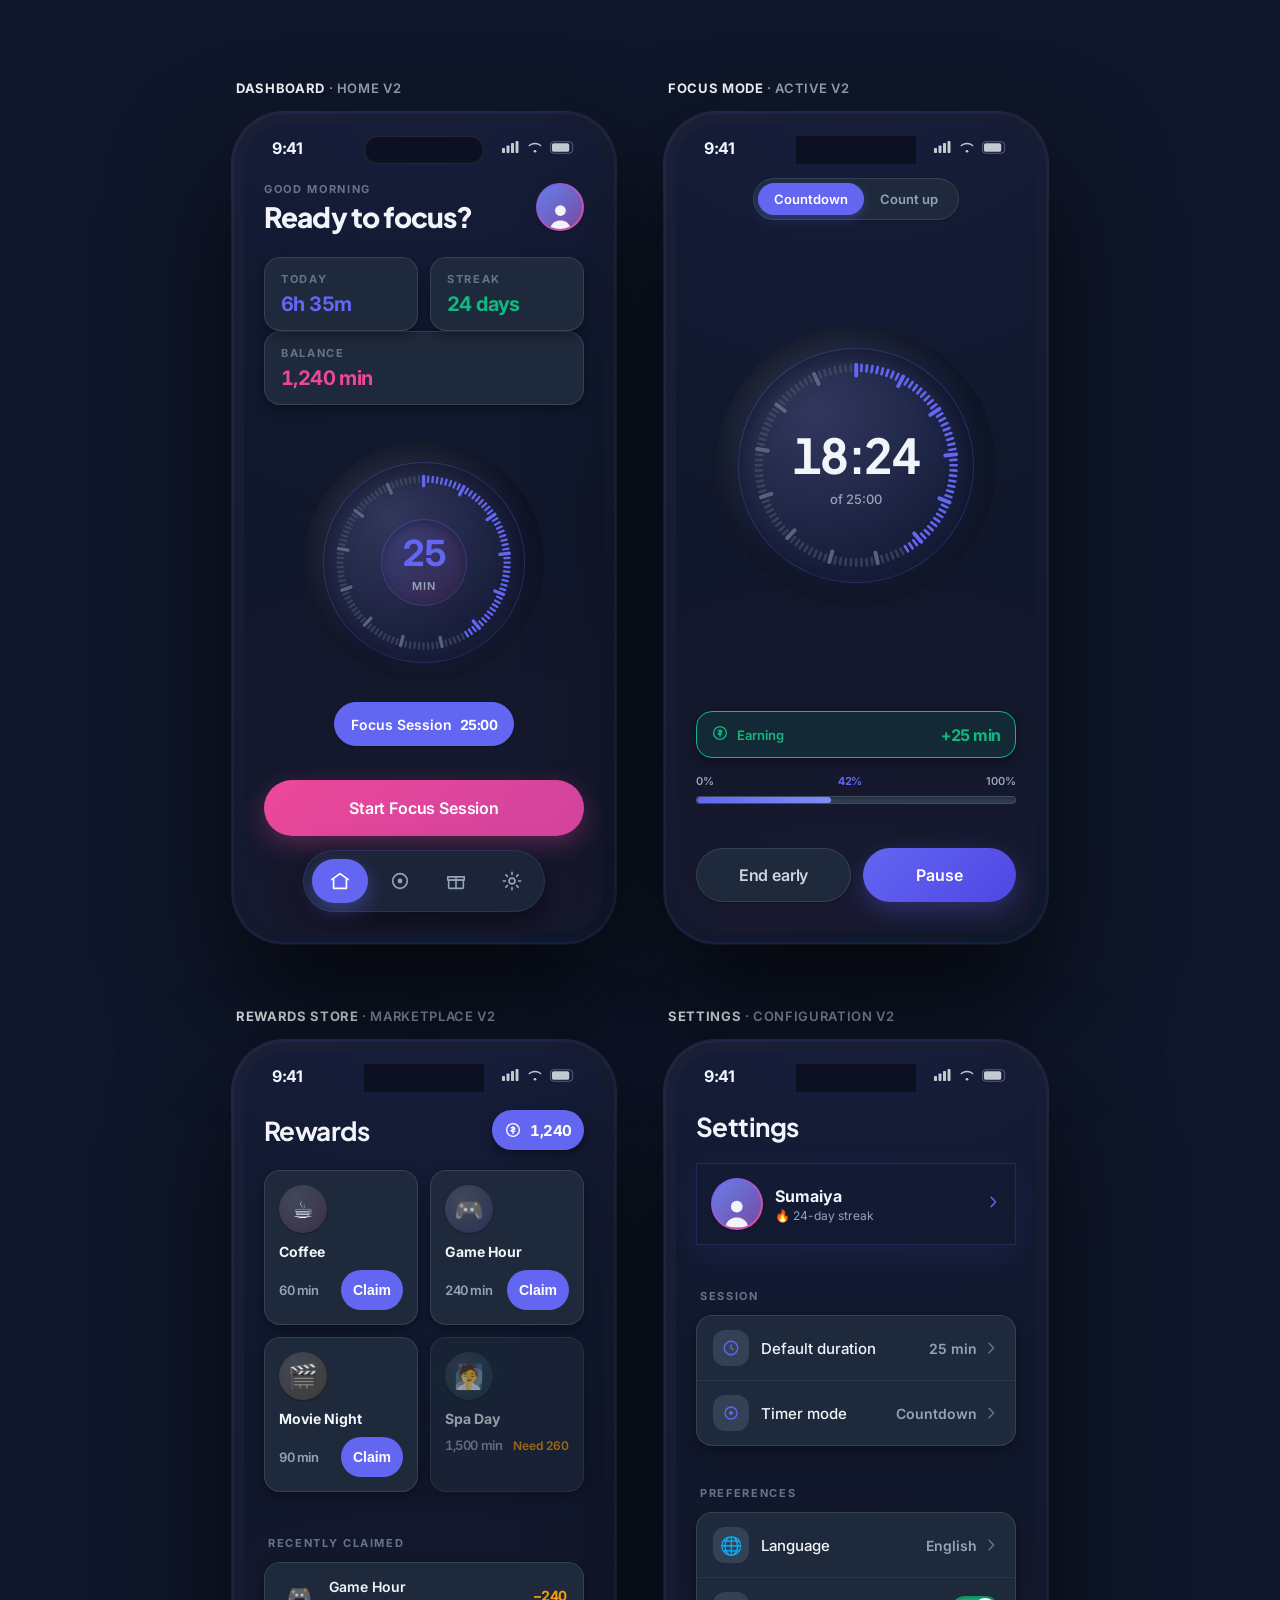
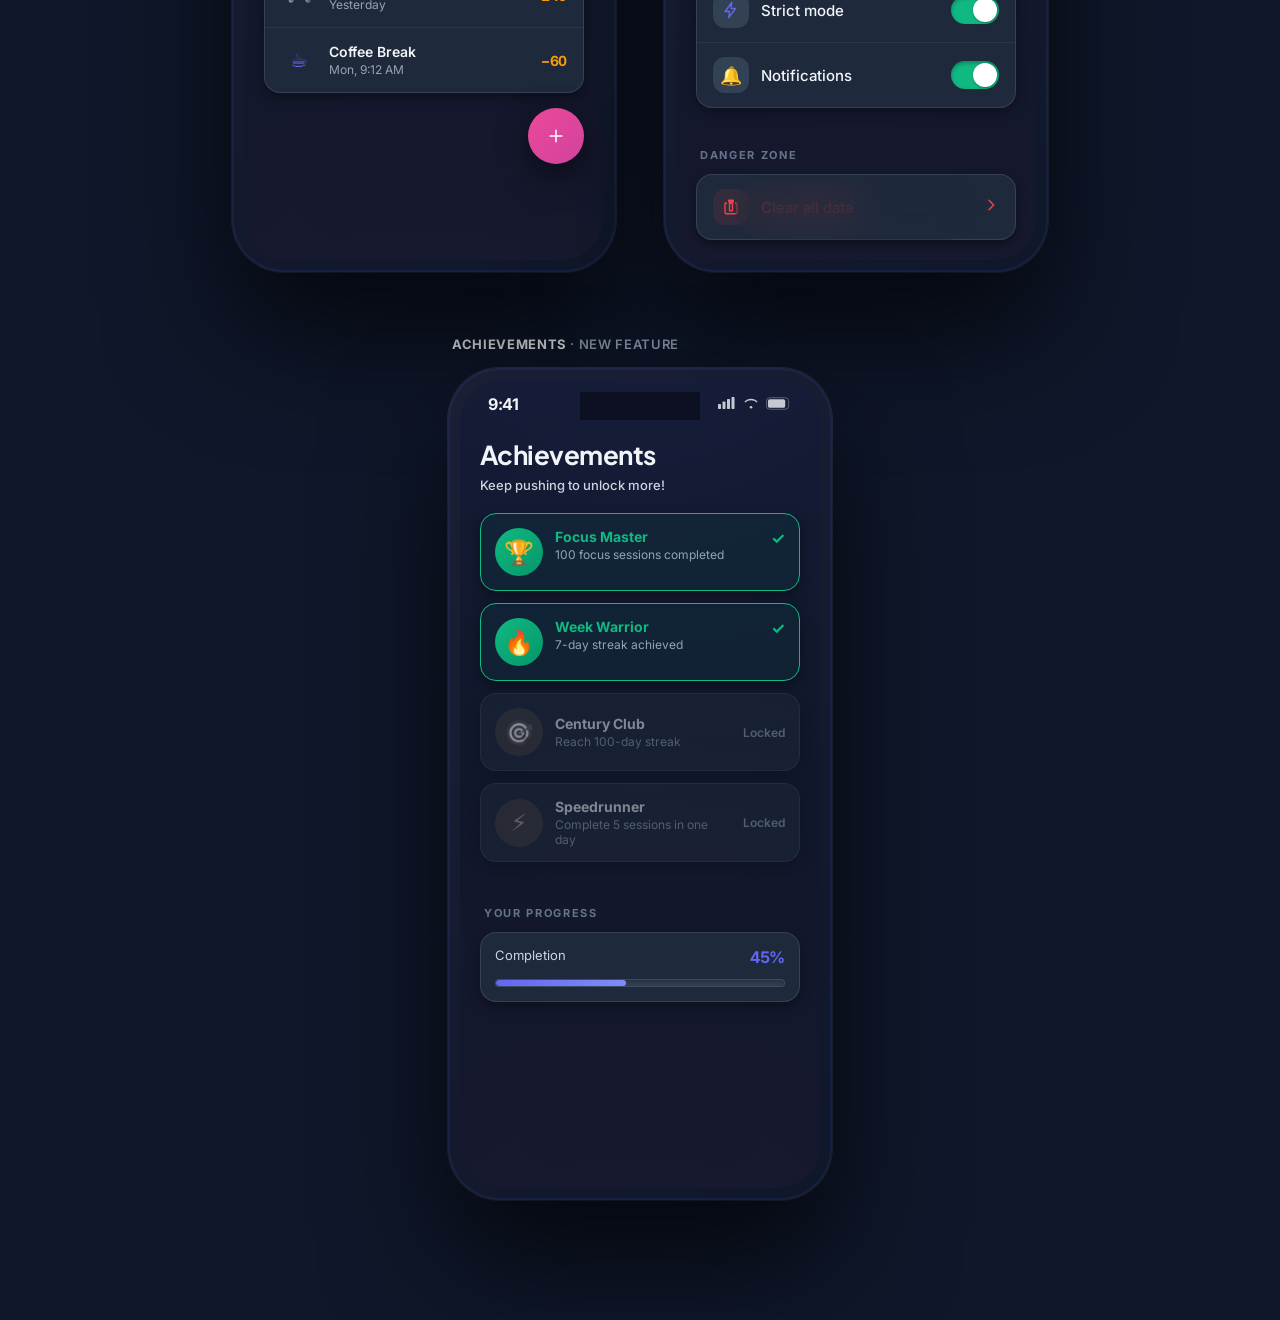
==== FocusGrove App Design.html @ 2a6fc64d "Complete redesign: modern colors, improved layout, typography, components, new screens & full UX upd" ====
<!DOCTYPE html>
<html lang="en">
<head>
<meta charset="UTF-8" />
<meta name="viewport" content="width=device-width, initial-scale=1.0" />
<title>FocusGrove — Modern App Design v2</title>
<link rel="preconnect" href="https://fonts.googleapis.com" />
<link href="https://fonts.googleapis.com/css2?family=Inter:wght@300;400;500;600;700;800&family=Plus+Jakarta+Sans:wght@600;700;800&display=swap" rel="stylesheet" />
<style>
/* ============================================================
   FocusGrove v2 — Modern Design Tokens
   ============================================================ */
:root {
  /* Modern color palette */
  --primary: #6366f1;
  --primary-dark: #4f46e5;
  --primary-light: #818cf8;
  --accent: #ec4899;
  --accent-light: #f472b6;
  --success: #10b981;
  --warning: #f59e0b;
  --danger: #ef4444;
  
  /* Backgrounds */
  --bg-base: #0f172a;
  --bg-secondary: #1e293b;
  --bg-tertiary: #334155;
  --bg-elevated: #1e293b;
  
  /* Cards & Surfaces */
  --surface: #1e293b;
  --surface-2: #334155;
  --surface-hover: #475569;
  
  /* Text */
  --text-primary: #f1f5f9;
  --text-secondary: #cbd5e1;
  --text-muted: #94a3b8;
  --text-subtle: #64748b;
  
  /* Borders & Lines */
  --border: rgba(148, 163, 184, 0.2);
  --border-light: rgba(148, 163, 184, 0.1);
  
  /* Radius */
  --r-xl: 24px;
  --r-lg: 16px;
  --r-md: 12px;
  --r-sm: 8px;
  --r-full: 9999px;
  
  /* Shadows */
  --shadow-sm: 0 1px 2px rgba(0, 0, 0, 0.3);
  --shadow-md: 0 4px 12px rgba(0, 0, 0, 0.4);
  --shadow-lg: 0 12px 32px rgba(0, 0, 0, 0.5);
  --shadow-xl: 0 20px 50px rgba(0, 0, 0, 0.6);
}

* { box-sizing: border-box; }
body {
  margin: 0;
  background: var(--bg-base);
  font-family: 'Inter', system-ui, -apple-system, sans-serif;
  -webkit-font-smoothing: antialiased;
  color: var(--text-primary);
}

/* ============================================================
   Gallery Layout
   ============================================================ */
.gallery {
  display: flex;
  flex-wrap: wrap;
  gap: 64px 48px;
  justify-content: center;
  padding: 80px 40px 120px;
}

.slot {
  display: flex;
  flex-direction: column;
  gap: 16px;
}

.slot__label {
  font-size: 13px;
  font-weight: 600;
  color: var(--text-muted);
  letter-spacing: 0.05em;
  text-transform: uppercase;
  padding-left: 4px;
}

.slot__label b {
  color: var(--text-primary);
  font-weight: 700;
}

/* ============================================================
   Phone Frame
   ============================================================ */
.phone {
  width: 384px;
  height: 832px;
  border-radius: 52px;
  position: relative;
  background: linear-gradient(135deg, #1a1f35, #0f172a);
  padding: 12px;
  box-shadow: 0 60px 120px rgba(0, 0, 0, 0.7), 
              0 0 0 1px rgba(255, 255, 255, 0.1),
              inset 0 0 0 2px rgba(99, 102, 241, 0.1);
}

.screen {
  width: 100%;
  height: 100%;
  border-radius: 42px;
  overflow: hidden;
  position: relative;
  background: var(--bg-base);
  display: flex;
  flex-direction: column;
}

.screen::before {
  content: "";
  position: absolute;
  inset: 0;
  pointer-events: none;
  background: radial-gradient(circle at 50% -20%, rgba(99, 102, 241, 0.1), transparent 60%),
              radial-gradient(circle at 50% 120%, rgba(236, 72, 153, 0.05), transparent 70%);
}

.island {
  position: absolute;
  top: 12px;
  left: 50%;
  transform: translateX(-50%);
  width: 120px;
  height: 28px;
  border-radius: 20px;
  background: rgba(0, 0, 0, 0.4);
  backdrop-filter: blur(12px);
  z-index: 30;
  border: 1px solid rgba(255, 255, 255, 0.1);
}

.statusbar {
  display: flex;
  align-items: center;
  justify-content: space-between;
  padding: 14px 28px 4px;
  position: relative;
  z-index: 5;
  font-size: 13px;
}

.statusbar .time {
  font-size: 16px;
  font-weight: 700;
  letter-spacing: -0.02em;
}

.statusbar svg {
  display: block;
  opacity: 0.8;
}

.content {
  position: relative;
  z-index: 2;
  flex: 1;
  padding: 8px 20px 0;
  display: flex;
  flex-direction: column;
  overflow-y: auto;
  overflow-x: hidden;
}

.content::-webkit-scrollbar { width: 4px; }
.content::-webkit-scrollbar-track { background: transparent; }
.content::-webkit-scrollbar-thumb { background: var(--surface-2); border-radius: 2px; }

/* ============================================================
   Primitives
   ============================================================ */
.card {
  background: var(--surface);
  border-radius: var(--r-lg);
  border: 1px solid var(--border);
  box-shadow: var(--shadow-md);
}

.card-elevated {
  background: var(--surface-elevated);
  border: 1px solid rgba(99, 102, 241, 0.2);
  box-shadow: 0 8px 32px rgba(99, 102, 241, 0.1);
}

.eyebrow {
  font-size: 11px;
  font-weight: 700;
  letter-spacing: 0.15em;
  text-transform: uppercase;
  color: var(--text-subtle);
}

.label {
  font-size: 13px;
  color: var(--text-secondary);
  font-weight: 500;
}

.h1 {
  font-size: 36px;
  font-weight: 800;
  letter-spacing: -0.03em;
  line-height: 1.1;
  font-family: 'Plus Jakarta Sans', sans-serif;
}

.h2 {
  font-size: 28px;
  font-weight: 700;
  letter-spacing: -0.02em;
  font-family: 'Plus Jakarta Sans', sans-serif;
}

.h3 {
  font-size: 20px;
  font-weight: 700;
  letter-spacing: -0.01em;
}

.num {
  font-feature-settings: "tnum" 1;
  letter-spacing: -0.03em;
  font-variant-numeric: tabular-nums;
}

/* ============================================================
   Buttons
   ============================================================ */
.btn {
  display: flex;
  align-items: center;
  justify-content: center;
  gap: 10px;
  width: 100%;
  height: 56px;
  background: linear-gradient(135deg, var(--primary) 0%, var(--primary-dark) 100%);
  color: #fff;
  border: none;
  border-radius: var(--r-full);
  font: 600 16px/1 'Inter', sans-serif;
  letter-spacing: -0.01em;
  box-shadow: 0 8px 24px rgba(99, 102, 241, 0.3);
  cursor: pointer;
  transition: all 0.2s ease;
}

.btn:hover {
  transform: translateY(-2px);
  box-shadow: 0 12px 32px rgba(99, 102, 241, 0.4);
}

.btn:active {
  transform: translateY(0);
}

.btn--ghost {
  background: var(--surface);
  color: var(--text-secondary);
  box-shadow: var(--shadow-sm);
  border: 1px solid var(--border);
}

.btn--ghost:hover {
  background: var(--surface-2);
  border-color: var(--border);
}

.btn--accent {
  background: linear-gradient(135deg, var(--accent) 0%, #d1439e 100%);
  box-shadow: 0 8px 24px rgba(236, 72, 153, 0.3);
}

.btn--accent:hover {
  box-shadow: 0 12px 32px rgba(236, 72, 153, 0.4);
}

.btn--success {
  background: linear-gradient(135deg, var(--success) 0%, #059669 100%);
  box-shadow: 0 8px 24px rgba(16, 185, 129, 0.3);
}

.btn-sm {
  height: 40px;
  font-size: 14px;
  font-weight: 600;
}

/* ============================================================
   Chips & Tags
   ============================================================ */
.chip {
  display: inline-flex;
  align-items: center;
  gap: 8px;
  height: 44px;
  padding: 0 16px;
  background: var(--surface);
  border-radius: var(--r-full);
  box-shadow: var(--shadow-sm);
  font-size: 14px;
  font-weight: 600;
  border: 1px solid var(--border);
  cursor: pointer;
  transition: all 0.2s ease;
}

.chip:hover {
  background: var(--surface-2);
  border-color: var(--primary);
}

.chip.active {
  background: var(--primary);
  color: white;
  border-color: var(--primary);
}

.chip .chev {
  color: var(--text-muted);
  display: flex;
}

/* ============================================================
   Avatar
   ============================================================ */
.avatar {
  border-radius: 50%;
  padding: 2px;
  background: linear-gradient(135deg, var(--primary), var(--accent));
  box-shadow: var(--shadow-sm);
  display: flex;
  align-items: center;
  justify-content: center;
  overflow: hidden;
}

.avatar i {
  display: flex;
  width: 100%;
  height: 100%;
  border-radius: 50%;
  align-items: flex-end;
  justify-content: center;
  overflow: hidden;
  background: linear-gradient(135deg, #667eea, #764ba2);
}

/* ============================================================
   Navigation (Bottom)
   ============================================================ */
.nav {
  position: absolute;
  left: 50%;
  transform: translateX(-50%);
  bottom: 20px;
  z-index: 40;
  display: flex;
  gap: 8px;
  padding: 8px;
  background: rgba(30, 41, 59, 0.8);
  backdrop-filter: blur(20px);
  -webkit-backdrop-filter: blur(20px);
  border-radius: var(--r-full);
  box-shadow: var(--shadow-lg);
  border: 1px solid rgba(99, 102, 241, 0.2);
}

.nav__item {
  width: 48px;
  height: 44px;
  border-radius: var(--r-full);
  display: flex;
  align-items: center;
  justify-content: center;
  color: var(--text-muted);
  transition: all 0.3s ease;
  cursor: pointer;
}

.nav__item:hover {
  color: var(--text-secondary);
}

.nav__item.active {
  background: var(--primary);
  color: white;
  box-shadow: 0 8px 20px rgba(99, 102, 241, 0.4);
  width: 56px;
}

.nav__item.active.accent {
  background: var(--accent);
  box-shadow: 0 8px 20px rgba(236, 72, 153, 0.4);
}

/* ============================================================
   Dial/Circle Progress
   ============================================================ */
.dial {
  position: relative;
  display: flex;
  align-items: center;
  justify-content: center;
}

.dial .plate {
  position: absolute;
  inset: 0;
  border-radius: 50%;
  background: radial-gradient(circle at 35% 30%, rgba(255, 255, 255, 0.1), transparent 60%);
  box-shadow: inset 0 8px 24px rgba(0, 0, 0, 0.3);
}

.dial .disc {
  position: absolute;
  width: 84%;
  height: 84%;
  border-radius: 50%;
  background: radial-gradient(circle at 35% 30%, rgba(99, 102, 241, 0.15), rgba(99, 102, 241, 0.05));
  box-shadow: inset 0 8px 24px rgba(0, 0, 0, 0.4);
  border: 1px solid rgba(99, 102, 241, 0.2);
}

.dial .ticks {
  position: absolute;
  width: 78%;
  height: 78%;
}

.dial .center {
  position: relative;
  z-index: 2;
  text-align: center;
}

.dial .center .big {
  font-weight: 700;
  color: var(--text-primary);
  font-family: 'Plus Jakarta Sans', sans-serif;
}

.dial .center .sub {
  color: var(--text-muted);
  margin-top: 6px;
  font-weight: 500;
}

/* ============================================================
   Segmented Control
   ============================================================ */
.seg {
  display: inline-flex;
  padding: 4px;
  border-radius: var(--r-full);
  background: var(--surface);
  border: 1px solid var(--border);
  box-shadow: var(--shadow-sm);
}

.seg span {
  padding: 8px 16px;
  border-radius: var(--r-full);
  font-size: 13px;
  font-weight: 600;
  color: var(--text-muted);
  transition: all 0.2s ease;
  cursor: pointer;
}

.seg span.on {
  background: var(--primary);
  color: white;
  box-shadow: 0 4px 12px rgba(99, 102, 241, 0.3);
}

/* ============================================================
   Toggle Switch
   ============================================================ */
.toggle {
  width: 48px;
  height: 28px;
  border-radius: var(--r-full);
  padding: 2px;
  display: flex;
  background: var(--surface-2);
  box-shadow: inset 0 2px 4px rgba(0, 0, 0, 0.3);
  transition: all 0.3s ease;
  cursor: pointer;
}

.toggle.on {
  background: var(--success);
  justify-content: flex-end;
}

.toggle.on b {
  background: white;
}

.toggle.off {
  justify-content: flex-start;
}

.toggle b {
  width: 24px;
  height: 24px;
  border-radius: 50%;
  background: white;
  box-shadow: var(--shadow-sm);
  transition: all 0.3s ease;
}

/* ============================================================
   Progress Bar
   ============================================================ */
.track {
  height: 8px;
  border-radius: var(--r-full);
  background: var(--surface-2);
  box-shadow: inset 0 2px 4px rgba(0, 0, 0, 0.3);
  overflow: hidden;
  border: 1px solid var(--border-light);
}

.track i {
  display: block;
  height: 100%;
  border-radius: var(--r-full);
  background: linear-gradient(90deg, var(--primary), var(--primary-light));
  box-shadow: 0 0 12px rgba(99, 102, 241, 0.4);
  transition: width 0.3s ease;
}

/* ============================================================
   Rows/List Items
   ============================================================ */
.srow {
  display: flex;
  align-items: center;
  gap: 12px;
  padding: 14px 16px;
  border-bottom: 1px solid var(--border-light);
  transition: background 0.2s ease;
}

.srow:last-child {
  border-bottom: none;
}

.srow:hover {
  background: rgba(99, 102, 241, 0.05);
}

.srow .ic {
  width: 36px;
  height: 36px;
  border-radius: var(--r-md);
  background: var(--surface-2);
  display: flex;
  align-items: center;
  justify-content: center;
  color: var(--primary);
  font-size: 18px;
}

.srow .nm {
  flex: 1;
  font-size: 15px;
  font-weight: 500;
  color: var(--text-primary);
}

.srow .val {
  display: inline-flex;
  align-items: center;
  gap: 6px;
  font-size: 14px;
  font-weight: 600;
  color: var(--text-muted);
}

.srow .val .chev {
  color: var(--text-subtle);
  display: flex;
}

.glabel {
  font-size: 11px;
  font-weight: 700;
  letter-spacing: 0.15em;
  text-transform: uppercase;
  color: var(--text-subtle);
  margin: 24px 4px 12px;
}

/* ============================================================
   Utility Classes
   ============================================================ */
.row {
  display: flex;
}

.between {
  justify-content: space-between;
}

.center-x {
  align-items: center;
}

.grow {
  flex: 1;
}

.mt-auto {
  margin-top: auto;
}

.accent {
  color: var(--accent);
}

.success {
  color: var(--success);
}

.warning {
  color: var(--warning);
}

.text-muted {
  color: var(--text-muted);
}

.gap-4 {
  gap: 16px;
}

.gap-3 {
  gap: 12px;
}

.gap-2 {
  gap: 8px;
}
</style>
</head>
<body>

<div class="gallery">

  <!-- ============================================================
       DASHBOARD  — Home Screen (Redesigned)
       ============================================================ -->
  <div class="slot">
    <div class="slot__label"><b>Dashboard</b> · Home v2</div>
    <div class="phone"><div class="screen">
      <div class="island"></div>
      <div class="statusbar"><span class="time">9:41</span><span data-statusicons></span></div>
      <div class="content">
        <!-- Header -->
        <div class="row between center-x" style="margin-top: 12px; margin-bottom: 24px;">
          <div>
            <div class="eyebrow">Good morning</div>
            <div class="h1" style="font-size: 28px; margin-top: 6px;">Ready to focus?</div>
          </div>
          <div class="avatar" style="width: 48px; height: 48px;"><i data-face></i></div>
        </div>

        <!-- Quick Stats -->
        <div class="gap-3" style="margin-bottom: 28px;">
          <div class="row gap-3">
            <div class="card grow" style="padding: 14px 16px;">
              <div class="eyebrow">Today</div>
              <div class="num" style="font-size: 20px; font-weight: 700; margin-top: 6px; color: var(--primary);">6h 35m</div>
            </div>
            <div class="card grow" style="padding: 14px 16px;">
              <div class="eyebrow">Streak</div>
              <div class="num" style="font-size: 20px; font-weight: 700; margin-top: 6px; color: var(--success);">24 days</div>
            </div>
          </div>
          <div class="card" style="padding: 14px 16px;">
            <div class="eyebrow">Balance</div>
            <div class="num accent" style="font-size: 20px; font-weight: 700; margin-top: 6px;">1,240 min</div>
          </div>
        </div>

        <!-- Main Dial -->
        <div class="grow" style="display: flex; flex-direction: column; align-items: center; justify-content: center; gap: 20px; margin-bottom: 24px;">
          <div class="dial" style="width: 240px; height: 240px;" data-dial data-fraction="0.42">
            <div class="plate"></div>
            <div class="disc"></div>
            <svg class="ticks" viewBox="0 0 100 100"></svg>
            <div class="center" style="z-index: 2; width: 36%; height: 36%; border-radius: 50%; display: flex; flex-direction: column; align-items: center; justify-content: center; background: linear-gradient(135deg, rgba(99, 102, 241, 0.2), rgba(236, 72, 153, 0.1)); border: 1px solid rgba(99, 102, 241, 0.2); box-shadow: inset 0 4px 12px rgba(0, 0, 0, 0.3);">
              <span class="num" style="font-size: 36px; font-weight: 700; color: var(--primary);">25</span>
              <span style="font-size: 11px; letter-spacing: 0.12em; text-transform: uppercase; color: var(--text-muted); margin-top: 4px; font-weight: 600;">min</span>
            </div>
          </div>
          <div class="chip active" style="background: var(--primary); color: white; border-color: var(--primary);">
            <span>Focus Session</span>
            <b class="num" style="font-weight: 700;">25:00</b>
          </div>
        </div>

        <!-- Start Button -->
        <div style="padding-bottom: 96px;">
          <button class="btn btn--accent">Start Focus Session</button>
        </div>
      </div>
      <!-- Navigation -->
      <nav class="nav">
        <div class="nav__item active" data-ic="home"></div>
        <div class="nav__item" data-ic="focus"></div>
        <div class="nav__item" data-ic="gift"></div>
        <div class="nav__item" data-ic="cog"></div>
      </nav>
    </div></div>
  </div>

  <!-- ============================================================
       FOCUS MODE  — Active Session (Redesigned)
       ============================================================ -->
  <div class="slot">
    <div class="slot__label"><b>Focus Mode</b> · Active v2</div>
    <div class="phone"><div class="screen">
      <div class="island"></div>
      <div class="statusbar"><span class="time">9:41</span><span data-statusicons></span></div>
      <div class="content" style="padding: 16px 20px 30px;">
        
        <!-- Timer Mode Toggle -->
        <div class="row" style="justify-content: center; margin-bottom: 24px; gap: 8px;">
          <div class="seg">
            <span class="on">Countdown</span>
            <span>Count up</span>
          </div>
        </div>

        <!-- Large Timer Display -->
        <div class="grow" style="display: flex; align-items: center; justify-content: center; margin-bottom: 24px;">
          <div class="dial" style="width: 280px; height: 280px;" data-dial data-fraction="0.42">
            <div class="plate"></div>
            <div class="disc"></div>
            <svg class="ticks" viewBox="0 0 100 100"></svg>
            <div class="center">
              <div class="big num" style="font-size: 48px;">18:24</div>
              <div class="sub" style="font-size: 13px;">of 25:00</div>
            </div>
          </div>
        </div>

        <!-- Earning Info -->
        <div class="card" style="padding: 12px 14px; display: flex; align-items: center; justify-content: space-between; margin-bottom: 16px; background: rgba(16, 185, 129, 0.1); border-color: var(--success);">
          <span style="display: flex; align-items: center; gap: 8px; font-size: 13px; color: var(--success); font-weight: 600;">
            <span data-ic-inline="coin" style="color: var(--success);"></span>Earning
          </span>
          <span class="num" style="color: var(--success); font-weight: 700; font-size: 16px;">+25 min</span>
        </div>

        <!-- Progress Track -->
        <div style="margin-bottom: 20px;">
          <div class="row between" style="font-size: 11px; color: var(--text-muted); margin-bottom: 8px; font-weight: 600;">
            <span>0%</span>
            <span class="num" style="color: var(--primary); font-weight: 700;">42%</span>
            <span>100%</span>
          </div>
          <div class="track"><i style="width: 42%;"></i></div>
        </div>

        <!-- Control Buttons -->
        <div class="row gap-3" style="margin-top: 24px;">
          <button class="btn btn--ghost grow" style="height: 54px;">End early</button>
          <button class="btn grow" style="height: 54px;">Pause</button>
        </div>
      </div>
    </div></div>
  </div>

  <!-- ============================================================
       REWARDS STORE  — Marketplace (Redesigned)
       ============================================================ -->
  <div class="slot">
    <div class="slot__label"><b>Rewards Store</b> · Marketplace v2</div>
    <div class="phone"><div class="screen">
      <div class="island"></div>
      <div class="statusbar"><span class="time">9:41</span><span data-statusicons></span></div>
      <div class="content">
        
        <!-- Header -->
        <div class="row between center-x" style="margin-top: 12px; margin-bottom: 20px;">
          <div class="h2" style="font-size: 26px;">Rewards</div>
          <div style="display: inline-flex; align-items: center; gap: 8px; height: 40px; padding: 0 12px; border-radius: var(--r-full); background: var(--primary); color: white; box-shadow: var(--shadow-md);">
            <span style="display: flex;" data-ic-inline="coin"></span>
            <span class="num" style="font-weight: 700; font-size: 15px;">1,240</span>
          </div>
        </div>

        <!-- Reward Cards Grid -->
        <div style="display: grid; grid-template-columns: 1fr 1fr; gap: 12px; margin-bottom: 20px;">
          
          <!-- Coffee Break -->
          <div class="card" style="padding: 14px; display: flex; flex-direction: column; align-items: flex-start; gap: 10px;">
            <div class="rico" style="--tint: rgba(236, 72, 153, 0.15);">☕</div>
            <div style="font-size: 14px; font-weight: 700;">Coffee</div>
            <div class="row between" style="width: 100%; align-items: center;">
              <span class="num text-muted" style="font-size: 13px; font-weight: 600;">60 min</span>
              <button class="btn-sm" style="padding: 0 12px; background: var(--primary); color: white; border: none; border-radius: var(--r-full);">Claim</button>
            </div>
          </div>

          <!-- Game Hour -->
          <div class="card" style="padding: 14px; display: flex; flex-direction: column; align-items: flex-start; gap: 10px;">
            <div class="rico" style="--tint: rgba(99, 102, 241, 0.15);">🎮</div>
            <div style="font-size: 14px; font-weight: 700;">Game Hour</div>
            <div class="row between" style="width: 100%; align-items: center;">
              <span class="num text-muted" style="font-size: 13px; font-weight: 600;">240 min</span>
              <button class="btn-sm" style="padding: 0 12px; background: var(--primary); color: white; border: none; border-radius: var(--r-full);">Claim</button>
            </div>
          </div>

          <!-- Movie Night -->
          <div class="card" style="padding: 14px; display: flex; flex-direction: column; align-items: flex-start; gap: 10px;">
            <div class="rico" style="--tint: rgba(245, 158, 11, 0.15);">🎬</div>
            <div style="font-size: 14px; font-weight: 700;">Movie Night</div>
            <div class="row between" style="width: 100%; align-items: center;">
              <span class="num text-muted" style="font-size: 13px; font-weight: 600;">90 min</span>
              <button class="btn-sm" style="padding: 0 12px; background: var(--primary); color: white; border: none; border-radius: var(--r-full);">Claim</button>
            </div>
          </div>

          <!-- Spa Day (Locked) -->
          <div class="card" style="padding: 14px; display: flex; flex-direction: column; align-items: flex-start; gap: 10px; opacity: 0.6;">
            <div class="rico" style="--tint: rgba(16, 185, 129, 0.15);">🧖</div>
            <div style="font-size: 14px; font-weight: 700;">Spa Day</div>
            <div class="row between" style="width: 100%; align-items: center;">
              <span class="num text-muted" style="font-size: 13px; font-weight: 600;">1,500 min</span>
              <span style="font-size: 12px; font-weight: 600; color: var(--warning);">Need 260</span>
            </div>
          </div>
        </div>

        <!-- History Section -->
        <div>
          <div class="glabel">Recently Claimed</div>
          <div class="card" style="padding: 0; overflow: hidden;">
            <div class="srow">
              <div class="ic" style="border-radius: 50%; background: transparent; font-size: 20px;">🎮</div>
              <div class="grow">
                <div style="font-size: 14px; font-weight: 600; color: var(--text-primary);">Game Hour</div>
                <div style="font-size: 12px; color: var(--text-muted); margin-top: 2px;">Yesterday</div>
              </div>
              <span class="num" style="font-size: 14px; font-weight: 700; color: var(--warning);">−240</span>
            </div>
            <div class="srow">
              <div class="ic" style="border-radius: 50%; background: transparent; font-size: 20px;">☕</div>
              <div class="grow">
                <div style="font-size: 14px; font-weight: 600; color: var(--text-primary);">Coffee Break</div>
                <div style="font-size: 12px; color: var(--text-muted); margin-top: 2px;">Mon, 9:12 AM</div>
              </div>
              <span class="num" style="font-size: 14px; font-weight: 700; color: var(--warning);">−60</span>
            </div>
          </div>
        </div>
        <div class="mt-auto"></div>
      </div>

      <!-- Floating Action Button -->
      <div style="position: absolute; right: 20px; bottom: 96px; width: 56px; height: 56px; border-radius: 50%; z-index: 39; background: linear-gradient(135deg, var(--accent), #d1439e); color: white; display: flex; align-items: center; justify-content: center; box-shadow: var(--shadow-lg); cursor: pointer; transition: all 0.2s ease;" data-ic-inline="plus" style=""></div>

      <nav class="nav">
        <div class="nav__item" data-ic="home"></div>
        <div class="nav__item" data-ic="focus"></div>
        <div class="nav__item active accent" data-ic="gift"></div>
        <div class="nav__item" data-ic="cog"></div>
      </nav>
    </div></div>
  </div>

  <!-- ============================================================
       SETTINGS  — Configuration (Redesigned)
       ============================================================ -->
  <div class="slot">
    <div class="slot__label"><b>Settings</b> · Configuration v2</div>
    <div class="phone"><div class="screen">
      <div class="island"></div>
      <div class="statusbar"><span class="time">9:41</span><span data-statusicons></span></div>
      <div class="content">
        
        <div class="h2" style="font-size: 26px; margin-top: 12px; margin-bottom: 20px;">Settings</div>

        <!-- Profile Card -->
        <div class="card-elevated" style="margin-bottom: 20px; padding: 14px; display: flex; align-items: center; gap: 12px;">
          <div class="avatar" style="width: 52px; height: 52px;"><i data-face></i></div>
          <div class="grow">
            <div style="font-size: 16px; font-weight: 700;">Sumaiya</div>
            <div style="font-size: 12px; color: var(--text-muted); margin-top: 2px;">🔥 24-day streak</div>
          </div>
          <span class="chev" data-chev style="color: var(--primary);"></span>
        </div>

        <!-- Session Settings -->
        <div class="glabel">Session</div>
        <div class="card" style="padding: 0; margin-bottom: 16px; overflow: hidden;">
          <div class="srow">
            <div class="ic" data-ic-inline="clock"></div>
            <div class="nm">Default duration</div>
            <span class="val">25 min <span class="chev" data-chev></span></span>
          </div>
          <div class="srow">
            <div class="ic" data-ic-inline="focus"></div>
            <div class="nm">Timer mode</div>
            <span class="val">Countdown <span class="chev" data-chev></span></span>
          </div>
        </div>

        <!-- Preferences -->
        <div class="glabel">Preferences</div>
        <div class="card" style="padding: 0; margin-bottom: 16px; overflow: hidden;">
          <div class="srow">
            <div class="ic" style="font-size: 18px;">🌐</div>
            <div class="nm">Language</div>
            <span class="val">English <span class="chev" data-chev></span></span>
          </div>
          <div class="srow">
            <div class="ic" data-ic-inline="bolt"></div>
            <div class="nm">Strict mode</div>
            <div class="toggle on"><b></b></div>
          </div>
          <div class="srow">
            <div class="ic" style="font-size: 18px;">🔔</div>
            <div class="nm">Notifications</div>
            <div class="toggle on"><b></b></div>
          </div>
        </div>

        <!-- Danger Zone -->
        <div class="glabel">Danger Zone</div>
        <div class="card" style="padding: 0; overflow: hidden;">
          <div class="srow" style="cursor: pointer; transition: all 0.2s ease;">
            <div class="ic" style="background: rgba(239, 68, 68, 0.1); color: var(--danger);" data-ic-inline="trash"></div>
            <div class="nm" style="color: var(--danger);">Clear all data</div>
            <span class="chev" data-chev style="color: var(--danger);"></span>
          </div>
        </div>

        <div class="mt-auto"></div>
      </div>

      <nav class="nav">
        <div class="nav__item" data-ic="home"></div>
        <div class="nav__item" data-ic="focus"></div>
        <div class="nav__item" data-ic="gift"></div>
        <div class="nav__item active" data-ic="cog"></div>
      </nav>
    </div></div>
  </div>

  <!-- ============================================================
       NEW: ACHIEVEMENTS  — Progress & Badges (New Screen)
       ============================================================ -->
  <div class="slot">
    <div class="slot__label"><b>Achievements</b> · New Feature</div>
    <div class="phone"><div class="screen">
      <div class="island"></div>
      <div class="statusbar"><span class="time">9:41</span><span data-statusicons></span></div>
      <div class="content">
        
        <div class="h2" style="font-size: 26px; margin-top: 12px; margin-bottom: 6px;">Achievements</div>
        <div class="label" style="margin-bottom: 20px;">Keep pushing to unlock more!</div>

        <!-- Achievement Cards -->
        <div style="display: flex; flex-direction: column; gap: 12px; margin-bottom: 20px;">
          
          <!-- Unlocked: Focus Master -->
          <div class="card" style="padding: 14px; border: 1px solid var(--success); background: rgba(16, 185, 129, 0.05);">
            <div style="display: flex; gap: 12px;">
              <div style="width: 48px; height: 48px; border-radius: 50%; background: linear-gradient(135deg, var(--success), #059669); display: flex; align-items: center; justify-content: center; color: white; font-size: 24px;">🏆</div>
              <div class="grow">
                <div style="font-size: 14px; font-weight: 700; color: var(--success);">Focus Master</div>
                <div style="font-size: 12px; color: var(--text-muted); margin-top: 2px;">100 focus sessions completed</div>
              </div>
              <div style="color: var(--success); font-weight: 700;">✓</div>
            </div>
          </div>

          <!-- Unlocked: Week Warrior -->
          <div class="card" style="padding: 14px; border: 1px solid var(--success); background: rgba(16, 185, 129, 0.05);">
            <div style="display: flex; gap: 12px;">
              <div style="width: 48px; height: 48px; border-radius: 50%; background: linear-gradient(135deg, var(--success), #059669); display: flex; align-items: center; justify-content: center; color: white; font-size: 24px;">🔥</div>
              <div class="grow">
                <div style="font-size: 14px; font-weight: 700; color: var(--success);">Week Warrior</div>
                <div style="font-size: 12px; color: var(--text-muted); margin-top: 2px;">7-day streak achieved</div>
              </div>
              <div style="color: var(--success); font-weight: 700;">✓</div>
            </div>
          </div>

          <!-- Locked: Century Club -->
          <div class="card" style="padding: 14px; opacity: 0.5;">
            <div style="display: flex; gap: 12px; align-items: center;">
              <div style="width: 48px; height: 48px; border-radius: 50%; background: var(--surface-2); display: flex; align-items: center; justify-content: center; color: var(--text-muted); font-size: 24px; filter: grayscale(1);">🎯</div>
              <div class="grow">
                <div style="font-size: 14px; font-weight: 700;">Century Club</div>
                <div style="font-size: 12px; color: var(--text-muted); margin-top: 2px;">Reach 100-day streak</div>
              </div>
              <div style="font-size: 12px; color: var(--text-muted); font-weight: 600;">Locked</div>
            </div>
          </div>

          <!-- Locked: Speedrunner -->
          <div class="card" style="padding: 14px; opacity: 0.5;">
            <div style="display: flex; gap: 12px; align-items: center;">
              <div style="width: 48px; height: 48px; border-radius: 50%; background: var(--surface-2); display: flex; align-items: center; justify-content: center; color: var(--text-muted); font-size: 24px; filter: grayscale(1);">⚡</div>
              <div class="grow">
                <div style="font-size: 14px; font-weight: 700;">Speedrunner</div>
                <div style="font-size: 12px; color: var(--text-muted); margin-top: 2px;">Complete 5 sessions in one day</div>
              </div>
              <div style="font-size: 12px; color: var(--text-muted); font-weight: 600;">Locked</div>
            </div>
          </div>
        </div>

        <!-- Stats -->
        <div class="glabel">Your Progress</div>
        <div class="card" style="padding: 14px;">
          <div class="row between" style="margin-bottom: 12px;">
            <span style="font-size: 13px; color: var(--text-secondary);">Completion</span>
            <span class="num" style="font-weight: 700; color: var(--primary);">45%</span>
          </div>
          <div class="track"><i style="width: 45%;"></i></div>
        </div>

        <div class="mt-auto"></div>
      </div>

      <nav class="nav">
        <div class="nav__item" data-ic="home"></div>
        <div class="nav__item" data-ic="focus"></div>
        <div class="nav__item" data-ic="gift"></div>
        <div class="nav__item" data-ic="cog"></div>
      </nav>
    </div></div>
  </div>

</div>

<style>
/* Reward icon styling */
.rico {
  width: 48px;
  height: 48px;
  border-radius: 50%;
  display: flex;
  align-items: center;
  justify-content: center;
  font-size: 24px;
  background: radial-gradient(circle at 35% 30%, rgba(255, 255, 255, 0.15), var(--tint));
  box-shadow: var(--shadow-sm);
}
</style>

<script>
(function() {
  // Draw tick rings on dials
  document.querySelectorAll('[data-dial]').forEach(function(d) {
    var svg = d.querySelector('.ticks');
    if (!svg) return;
    
    var frac = parseFloat(d.getAttribute('data-fraction') || '0');
    var N = 116;
    var on = Math.round(frac * N);
    var cx = 50, cy = 50, rOut = 46;
    var out = '';
    
    for (var i = 0; i < N; i++) {
      var a = (-90 + (i / N) * 360) * Math.PI / 180;
      var maj = (i % Math.floor(N / 12)) === 0;
      var len = maj ? 5 : 2.8;
      var r1 = rOut - len;
      var x1 = cx + r1 * Math.cos(a);
      var y1 = cy + r1 * Math.sin(a);
      var x2 = cx + rOut * Math.cos(a);
      var y2 = cy + rOut * Math.sin(a);
      var active = i < on;
      var col = active ? '#6366f1' : (maj ? '#64748b' : '#475569');
      var w = maj ? 1.8 : 1.2;
      var op = active ? 1 : (maj ? 0.8 : 0.6);
      
      out += '<line x1="' + x1.toFixed(2) + '" y1="' + y1.toFixed(2) + '" x2="' + x2.toFixed(2) + '" y2="' + y2.toFixed(2) + '" stroke="' + col + '" stroke-width="' + w + '" stroke-linecap="round" opacity="' + op + '"/>';
    }
    svg.innerHTML = out;
  });

  // Icon definitions
  var I = {
    home: '<path d="M3 10.5 12 4l9 6.5"/><path d="M5 9.5V20h14V9.5"/>',
    focus: '<circle cx="12" cy="12" r="8"/><circle cx="12" cy="12" r="2.6" fill="currentColor" stroke="none"/>',
    gift: '<path d="M4 11h16v8a1 1 0 0 1-1 1H5a1 1 0 0 1-1-1z"/><path d="M3 7.5h18V11H3zM12 7.5V20"/>',
    cog: '<circle cx="12" cy="12" r="3.2"/><path d="M12 2.5v2.4M12 19.1v2.4M21.5 12h-2.4M4.9 12H2.5M18.7 5.3l-1.7 1.7M7 17l-1.7 1.7M18.7 18.7 17 17M7 7 5.3 5.3"/>',
    clock: '<circle cx="12" cy="12" r="9"/><path d="M12 7.5V12l3 2"/>',
    coin: '<circle cx="12" cy="12" r="8.5"/><path d="M12 7.5v9M9.6 9.2c.7-.8 4.8-1.1 4.8 1s-4.4 1.4-4.8 2.5 4 1.6 4.8.8"/>',
    bolt: '<path d="M13 2 4 14h6l-1 8 9-12h-6z"/>',
    plus: '<path d="M12 5v14M5 12h14"/>',
    trash: '<path d="M9 3h6v2H9V3zm1 4h4v10H10V7zm-4 0H4v12a2 2 0 0 0 2 2h12a2 2 0 0 0 2-2V7h-2"/>'
  };

  function svg(name, size) {
    return '<svg viewBox="0 0 24 24" width="' + size + '" height="' + size + '" fill="none" stroke="currentColor" stroke-width="1.8" stroke-linecap="round" stroke-linejoin="round">' + I[name] + '</svg>';
  }

  // Render inline icons
  document.querySelectorAll('[data-ic]').forEach(function(e) {
    e.innerHTML = svg(e.getAttribute('data-ic'), 22);
  });

  document.querySelectorAll('[data-ic-inline]').forEach(function(e) {
    var name = e.getAttribute('data-ic-inline');
    var size = (name === 'plus') ? 20 : 18;
    e.innerHTML = svg(name, size);
  });

  // Chevron icons
  document.querySelectorAll('[data-chev]').forEach(function(e) {
    e.innerHTML = '<svg viewBox="0 0 24 24" width="16" height="16" fill="none" stroke="currentColor" stroke-width="2.2" stroke-linecap="round" stroke-linejoin="round"><path d="m9 5 7 7-7 7"/></svg>';
  });

  // Avatar face
  document.querySelectorAll('[data-face]').forEach(function(e) {
    e.innerHTML = '<svg width="70%" height="70%" viewBox="0 0 40 40"><circle cx="20" cy="15" r="7" fill="rgba(255,255,255,.92)"/><path d="M6 40c2-9 8-12 14-12s12 3 14 12z" fill="rgba(255,255,255,.92)"/></svg>';
  });

  // Status icons (signal, wifi, battery)
  document.querySelectorAll('[data-statusicons]').forEach(function(e) {
    e.innerHTML = '<span style="display:inline-flex;gap:7px;align-items:center;">' +
      '<svg width="18" height="12" viewBox="0 0 18 12"><rect x="0" y="7" width="3" height="5" rx=".7" fill="currentColor"/><rect x="4.5" y="4.5" width="3" height="7.5" rx=".7" fill="currentColor"/><rect x="9" y="2" width="3" height="10" rx=".7" fill="currentColor"/><rect x="13.5" y="0" width="3" height="12" rx=".7" fill="currentColor"/></svg>' +
      '<svg width="16" height="12" viewBox="0 0 17 12"><path d="M8.5 3.2C10.8 3.2 12.9 4.1 14.4 5.6L15.5 4.5C13.7 2.7 11.2 1.5 8.5 1.5 5.8 1.5 3.3 2.7 1.5 4.5L2.6 5.6C4.1 4.1 6.2 3.2 8.5 3.2Z" fill="currentColor"/><circle cx="8.5" cy="10.5" r="1.4" fill="currentColor"/></svg>' +
      '<svg width="26" height="13" viewBox="0 0 27 13"><rect x=".5" y=".5" width="23" height="12" rx="3.5" stroke="currentColor" stroke-opacity=".4" fill="none"/><rect x="2" y="2" width="18" height="9" rx="2" fill="currentColor"/></svg>' +
      '</span>';
  });
})();
</script>

</body>
</html>
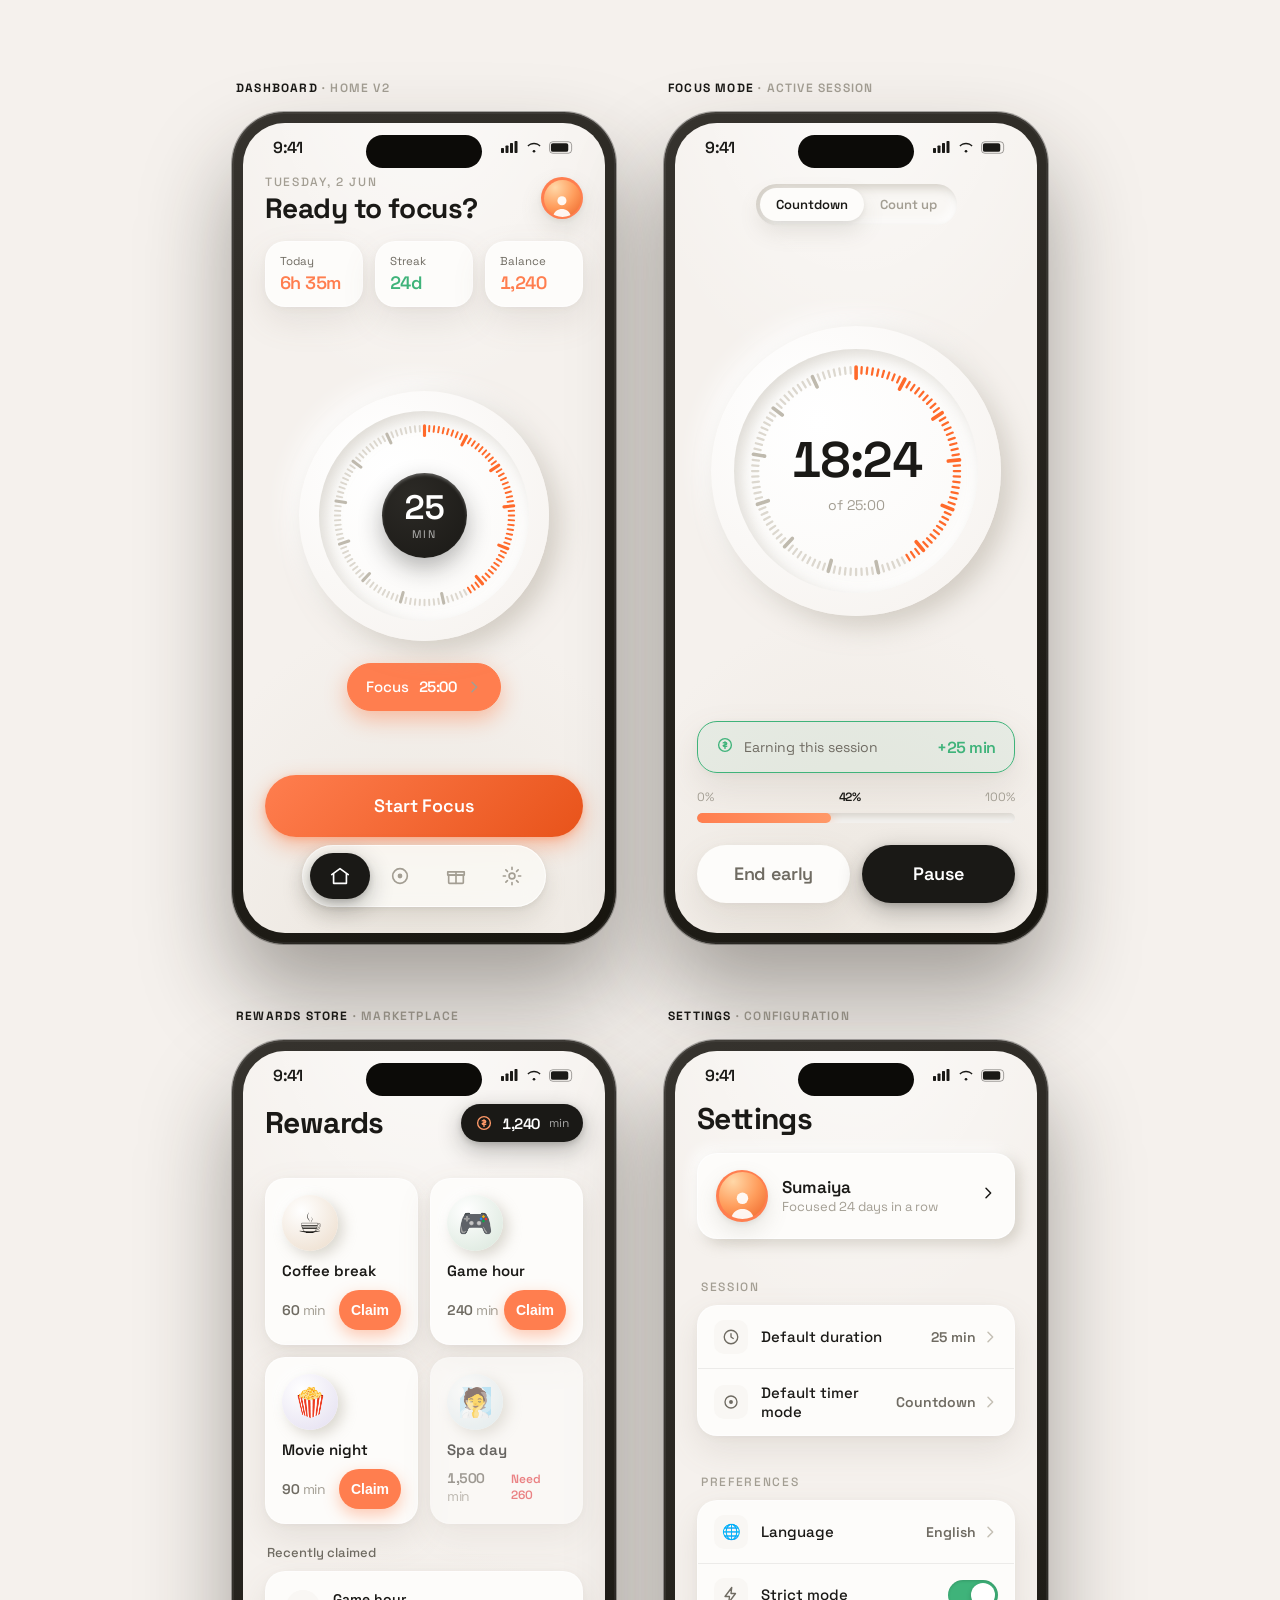
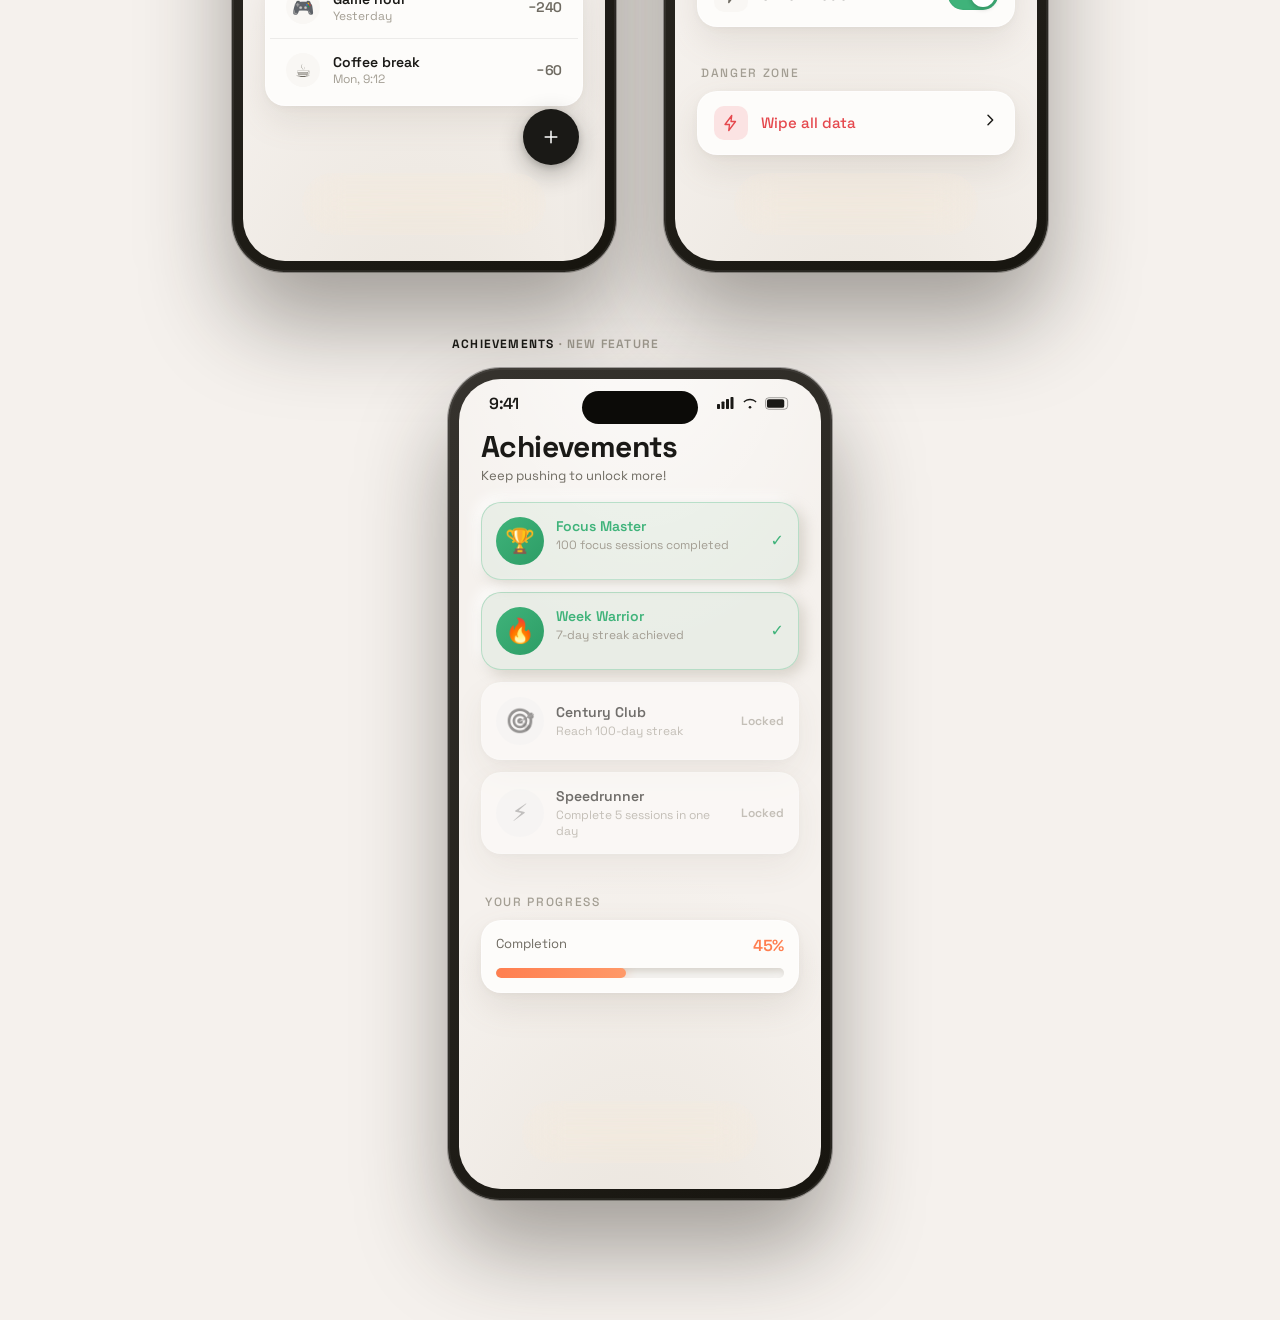
==== commit 838311cf: "Complete redesign v2: light warm theme with improved layout, typography, components & new achievemen" ====
--- a/FocusGrove App Design.html
+++ b/FocusGrove App Design.html
@@ -3,66 +3,78 @@
 <head>
 <meta charset="UTF-8" />
 <meta name="viewport" content="width=device-width, initial-scale=1.0" />
-<title>FocusGrove — Modern App Design v2</title>
+<title>FocusGrove — App Design v2 (Light Theme)</title>
 <link rel="preconnect" href="https://fonts.googleapis.com" />
-<link href="https://fonts.googleapis.com/css2?family=Inter:wght@300;400;500;600;700;800&family=Plus+Jakarta+Sans:wght@600;700;800&display=swap" rel="stylesheet" />
+<link href="https://fonts.googleapis.com/css2?family=Space+Grotesk:wght@300;400;500;600;700&family=Sora:wght@400;600;700&display=swap" rel="stylesheet" />
 <style>
 /* ============================================================
-   FocusGrove v2 — Modern Design Tokens
+   FocusGrove v2 — Warm Light Design Tokens
    ============================================================ */
 :root {
-  /* Modern color palette */
-  --primary: #6366f1;
-  --primary-dark: #4f46e5;
-  --primary-light: #818cf8;
-  --accent: #ec4899;
-  --accent-light: #f472b6;
-  --success: #10b981;
-  --warning: #f59e0b;
-  --danger: #ef4444;
-  
-  /* Backgrounds */
-  --bg-base: #0f172a;
-  --bg-secondary: #1e293b;
-  --bg-tertiary: #334155;
-  --bg-elevated: #1e293b;
+  /* Warm Light Palette */
+  --bg: #f5f1ed;
+  --bg-secondary: #ede8e2;
+  --bg-tertiary: #e5dfd8;
   
   /* Cards & Surfaces */
-  --surface: #1e293b;
-  --surface-2: #334155;
-  --surface-hover: #475569;
+  --card: #fdfcfa;
+  --card-2: #f9f7f4;
+  --card-3: #f0ebe5;
+  
+  /* Accents & Colors */
+  --accent: #ff7e4f;
+  --accent-2: #ff9968;
+  --accent-light: #ffe5d2;
+  --accent-deep: #e8531a;
+  
+  --primary: #7c5cff;
+  --primary-light: #9d7fff;
+  --primary-soft: #ede5ff;
+  
+  --c-green: #3fb37a;
+  --c-green-light: #e8f5f1;
+  --c-blue: #4f7dff;
+  --c-blue-light: #e8f0ff;
+  --c-yellow: #f4b740;
+  --c-yellow-light: #fff3e0;
+  --c-violet: #8b7bff;
+  --c-violet-light: #f0ebff;
+  
+  --danger: #e5484d;
+  --danger-light: #fce8e8;
   
   /* Text */
-  --text-primary: #f1f5f9;
-  --text-secondary: #cbd5e1;
-  --text-muted: #94a3b8;
-  --text-subtle: #64748b;
+  --ink: #1a1916;
+  --ink-soft: #6f6b62;
+  --ink-mute: #a39e93;
+  --ink-faint: #c4bfb4;
   
-  /* Borders & Lines */
-  --border: rgba(148, 163, 184, 0.2);
-  --border-light: rgba(148, 163, 184, 0.1);
+  /* Lines */
+  --line: rgba(26, 25, 22, 0.07);
+  --line-2: rgba(26, 25, 22, 0.12);
   
   /* Radius */
-  --r-xl: 24px;
-  --r-lg: 16px;
-  --r-md: 12px;
-  --r-sm: 8px;
-  --r-full: 9999px;
+  --r-pill: 999px;
+  --r-lg: 28px;
+  --r-md: 20px;
+  --r-sm: 14px;
   
   /* Shadows */
-  --shadow-sm: 0 1px 2px rgba(0, 0, 0, 0.3);
-  --shadow-md: 0 4px 12px rgba(0, 0, 0, 0.4);
-  --shadow-lg: 0 12px 32px rgba(0, 0, 0, 0.5);
-  --shadow-xl: 0 20px 50px rgba(0, 0, 0, 0.6);
+  --sh-raise: 10px 10px 26px rgba(176, 168, 153, 0.5), -10px -10px 26px rgba(255, 255, 255, 0.92);
+  --sh-raise-sm: 5px 5px 14px rgba(176, 168, 153, 0.45), -5px -5px 14px rgba(255, 255, 255, 0.9);
+  --sh-inset: inset 4px 4px 10px rgba(176, 168, 153, 0.5), inset -4px -4px 10px rgba(255, 255, 255, 0.95);
+  --sh-card: 0 14px 34px rgba(120, 112, 96, 0.13), 0 2px 6px rgba(120, 112, 96, 0.06);
+  --sh-pill: 0 2px 5px rgba(60, 55, 45, 0.07), 0 10px 22px rgba(120, 112, 96, 0.16);
+  --sh-ink: 0 8px 24px rgba(26, 25, 22, 0.3), 0 2px 6px rgba(26, 25, 22, 0.18);
 }
 
 * { box-sizing: border-box; }
 body {
   margin: 0;
-  background: var(--bg-base);
-  font-family: 'Inter', system-ui, -apple-system, sans-serif;
+  background: var(--bg);
+  font-family: 'Space Grotesk', system-ui, -apple-system, sans-serif;
   -webkit-font-smoothing: antialiased;
-  color: var(--text-primary);
+  color: var(--ink);
 }
 
 /* ============================================================
@@ -83,16 +95,16 @@
 }
 
 .slot__label {
-  font-size: 13px;
+  font-size: 12px;
   font-weight: 600;
-  color: var(--text-muted);
-  letter-spacing: 0.05em;
+  color: var(--ink-mute);
+  letter-spacing: 0.1em;
   text-transform: uppercase;
   padding-left: 4px;
 }
 
 .slot__label b {
-  color: var(--text-primary);
+  color: var(--ink);
   font-weight: 700;
 }
 
@@ -104,11 +116,9 @@
   height: 832px;
   border-radius: 52px;
   position: relative;
-  background: linear-gradient(135deg, #1a1f35, #0f172a);
-  padding: 12px;
-  box-shadow: 0 60px 120px rgba(0, 0, 0, 0.7), 
-              0 0 0 1px rgba(255, 255, 255, 0.1),
-              inset 0 0 0 2px rgba(99, 102, 241, 0.1);
+  background: linear-gradient(150deg, #36332e, #17150f);
+  padding: 11px;
+  box-shadow: 0 50px 90px rgba(40, 36, 28, 0.4), 0 0 0 1px rgba(0, 0, 0, 0.3), inset 0 0 0 2px rgba(255, 255, 255, 0.06);
 }
 
 .screen {
@@ -117,7 +127,7 @@
   border-radius: 42px;
   overflow: hidden;
   position: relative;
-  background: var(--bg-base);
+  background: var(--bg);
   display: flex;
   flex-direction: column;
 }
@@ -127,8 +137,8 @@
   position: absolute;
   inset: 0;
   pointer-events: none;
-  background: radial-gradient(circle at 50% -20%, rgba(99, 102, 241, 0.1), transparent 60%),
-              radial-gradient(circle at 50% 120%, rgba(236, 72, 153, 0.05), transparent 70%);
+  background: radial-gradient(120% 80% at 50% -10%, rgba(255, 255, 255, 0.7), transparent 55%),
+              radial-gradient(140% 100% at 50% 120%, rgba(214, 205, 190, 0.4), transparent 60%);
 }
 
 .island {
@@ -136,41 +146,37 @@
   top: 12px;
   left: 50%;
   transform: translateX(-50%);
-  width: 120px;
-  height: 28px;
+  width: 116px;
+  height: 33px;
   border-radius: 20px;
-  background: rgba(0, 0, 0, 0.4);
-  backdrop-filter: blur(12px);
+  background: #0c0b08;
   z-index: 30;
-  border: 1px solid rgba(255, 255, 255, 0.1);
 }
 
 .statusbar {
   display: flex;
   align-items: center;
   justify-content: space-between;
-  padding: 14px 28px 4px;
+  padding: 14px 30px 4px;
   position: relative;
   z-index: 5;
-  font-size: 13px;
 }
 
 .statusbar .time {
   font-size: 16px;
-  font-weight: 700;
+  font-weight: 600;
   letter-spacing: -0.02em;
 }
 
 .statusbar svg {
   display: block;
-  opacity: 0.8;
 }
 
 .content {
   position: relative;
   z-index: 2;
   flex: 1;
-  padding: 8px 20px 0;
+  padding: 6px 22px 0;
   display: flex;
   flex-direction: column;
   overflow-y: auto;
@@ -179,63 +185,59 @@
 
 .content::-webkit-scrollbar { width: 4px; }
 .content::-webkit-scrollbar-track { background: transparent; }
-.content::-webkit-scrollbar-thumb { background: var(--surface-2); border-radius: 2px; }
+.content::-webkit-scrollbar-thumb { background: var(--card-2); border-radius: 2px; }
 
 /* ============================================================
    Primitives
    ============================================================ */
 .card {
-  background: var(--surface);
-  border-radius: var(--r-lg);
-  border: 1px solid var(--border);
-  box-shadow: var(--shadow-md);
+  background: var(--card);
+  border-radius: var(--r-md);
+  box-shadow: var(--sh-card);
+  border: 1px solid rgba(255, 255, 255, 0.6);
 }
 
 .card-elevated {
-  background: var(--surface-elevated);
-  border: 1px solid rgba(99, 102, 241, 0.2);
-  box-shadow: 0 8px 32px rgba(99, 102, 241, 0.1);
+  background: var(--card);
+  border-radius: var(--r-md);
+  box-shadow: var(--sh-raise-sm);
+  border: 1px solid rgba(255, 255, 255, 0.8);
 }
 
 .eyebrow {
-  font-size: 11px;
-  font-weight: 700;
-  letter-spacing: 0.15em;
+  font-size: 12px;
+  font-weight: 500;
+  letter-spacing: 0.14em;
   text-transform: uppercase;
-  color: var(--text-subtle);
+  color: var(--ink-mute);
 }
 
 .label {
   font-size: 13px;
-  color: var(--text-secondary);
-  font-weight: 500;
+  color: var(--ink-soft);
 }
 
 .h1 {
-  font-size: 36px;
-  font-weight: 800;
-  letter-spacing: -0.03em;
-  line-height: 1.1;
-  font-family: 'Plus Jakarta Sans', sans-serif;
-}
-
-.h2 {
-  font-size: 28px;
+  font-size: 34px;
   font-weight: 700;
   letter-spacing: -0.02em;
-  font-family: 'Plus Jakarta Sans', sans-serif;
+  line-height: 1.02;
+}
+
+.h2 {
+  font-size: 24px;
+  font-weight: 700;
+  letter-spacing: -0.02em;
 }
 
 .h3 {
-  font-size: 20px;
-  font-weight: 700;
-  letter-spacing: -0.01em;
+  font-size: 18px;
+  font-weight: 600;
 }
 
 .num {
   font-feature-settings: "tnum" 1;
   letter-spacing: -0.03em;
-  font-variant-numeric: tabular-nums;
 }
 
 /* ============================================================
@@ -247,21 +249,21 @@
   justify-content: center;
   gap: 10px;
   width: 100%;
-  height: 56px;
-  background: linear-gradient(135deg, var(--primary) 0%, var(--primary-dark) 100%);
+  height: 62px;
+  background: var(--ink);
   color: #fff;
   border: none;
-  border-radius: var(--r-full);
-  font: 600 16px/1 'Inter', sans-serif;
+  border-radius: var(--r-pill);
+  font: 600 18px/1 'Space Grotesk', sans-serif;
   letter-spacing: -0.01em;
-  box-shadow: 0 8px 24px rgba(99, 102, 241, 0.3);
+  box-shadow: var(--sh-ink);
   cursor: pointer;
   transition: all 0.2s ease;
 }
 
 .btn:hover {
   transform: translateY(-2px);
-  box-shadow: 0 12px 32px rgba(99, 102, 241, 0.4);
+  box-shadow: 0 12px 32px rgba(26, 25, 22, 0.4);
 }
 
 .btn:active {
@@ -269,29 +271,27 @@
 }
 
 .btn--ghost {
-  background: var(--surface);
-  color: var(--text-secondary);
-  box-shadow: var(--shadow-sm);
-  border: 1px solid var(--border);
+  background: var(--card);
+  color: var(--ink-soft);
+  box-shadow: var(--sh-card);
 }
 
 .btn--ghost:hover {
-  background: var(--surface-2);
-  border-color: var(--border);
+  background: var(--card-2);
 }
 
 .btn--accent {
-  background: linear-gradient(135deg, var(--accent) 0%, #d1439e 100%);
-  box-shadow: 0 8px 24px rgba(236, 72, 153, 0.3);
+  background: linear-gradient(135deg, var(--accent) 0%, var(--accent-deep) 100%);
+  box-shadow: 0 8px 22px rgba(255, 106, 43, 0.4), 0 2px 6px rgba(255, 106, 43, 0.25);
 }
 
 .btn--accent:hover {
-  box-shadow: 0 12px 32px rgba(236, 72, 153, 0.4);
-}
-
-.btn--success {
-  background: linear-gradient(135deg, var(--success) 0%, #059669 100%);
-  box-shadow: 0 8px 24px rgba(16, 185, 129, 0.3);
+  box-shadow: 0 12px 32px rgba(255, 106, 43, 0.5);
+}
+
+.btn--primary {
+  background: linear-gradient(135deg, var(--primary) 0%, var(--primary-light) 100%);
+  box-shadow: 0 8px 22px rgba(124, 92, 255, 0.3), 0 2px 6px rgba(124, 92, 255, 0.2);
 }
 
 .btn-sm {
@@ -306,32 +306,33 @@
 .chip {
   display: inline-flex;
   align-items: center;
-  gap: 8px;
-  height: 44px;
-  padding: 0 16px;
-  background: var(--surface);
-  border-radius: var(--r-full);
-  box-shadow: var(--shadow-sm);
-  font-size: 14px;
-  font-weight: 600;
-  border: 1px solid var(--border);
+  gap: 10px;
+  height: 48px;
+  padding: 0 18px;
+  background: var(--card);
+  border-radius: var(--r-pill);
+  box-shadow: var(--sh-pill);
+  font-size: 15px;
+  font-weight: 500;
+  border: 1px solid rgba(255, 255, 255, 0.8);
   cursor: pointer;
   transition: all 0.2s ease;
 }
 
 .chip:hover {
-  background: var(--surface-2);
-  border-color: var(--primary);
+  background: var(--card-2);
+  border-color: var(--accent);
 }
 
 .chip.active {
-  background: var(--primary);
+  background: var(--accent);
   color: white;
-  border-color: var(--primary);
+  border-color: var(--accent);
+  box-shadow: 0 8px 22px rgba(255, 106, 43, 0.3);
 }
 
 .chip .chev {
-  color: var(--text-muted);
+  color: var(--ink-mute);
   display: flex;
 }
 
@@ -340,13 +341,12 @@
    ============================================================ */
 .avatar {
   border-radius: 50%;
-  padding: 2px;
-  background: linear-gradient(135deg, var(--primary), var(--accent));
-  box-shadow: var(--shadow-sm);
+  padding: 2.5px;
+  background: var(--accent);
+  box-shadow: var(--sh-pill);
   display: flex;
   align-items: center;
   justify-content: center;
-  overflow: hidden;
 }
 
 .avatar i {
@@ -357,7 +357,7 @@
   align-items: flex-end;
   justify-content: center;
   overflow: hidden;
-  background: linear-gradient(135deg, #667eea, #764ba2);
+  background: radial-gradient(120% 120% at 30% 20%, #ffd8a8, #ff9d5c 45%, #e8531a);
 }
 
 /* ============================================================
@@ -367,45 +367,45 @@
   position: absolute;
   left: 50%;
   transform: translateX(-50%);
-  bottom: 20px;
+  bottom: 26px;
   z-index: 40;
   display: flex;
-  gap: 8px;
-  padding: 8px;
-  background: rgba(30, 41, 59, 0.8);
-  backdrop-filter: blur(20px);
-  -webkit-backdrop-filter: blur(20px);
-  border-radius: var(--r-full);
-  box-shadow: var(--shadow-lg);
-  border: 1px solid rgba(99, 102, 241, 0.2);
+  gap: 4px;
+  padding: 7px;
+  background: rgba(251, 250, 247, 0.82);
+  backdrop-filter: blur(18px) saturate(160%);
+  -webkit-backdrop-filter: blur(18px) saturate(160%);
+  border-radius: var(--r-pill);
+  box-shadow: var(--sh-pill);
+  border: 1px solid rgba(255, 255, 255, 0.7);
 }
 
 .nav__item {
-  width: 48px;
-  height: 44px;
-  border-radius: var(--r-full);
+  width: 52px;
+  height: 46px;
+  border-radius: var(--r-pill);
   display: flex;
   align-items: center;
   justify-content: center;
-  color: var(--text-muted);
+  color: var(--ink-mute);
   transition: all 0.3s ease;
   cursor: pointer;
 }
 
 .nav__item:hover {
-  color: var(--text-secondary);
+  color: var(--ink-soft);
 }
 
 .nav__item.active {
-  background: var(--primary);
-  color: white;
-  box-shadow: 0 8px 20px rgba(99, 102, 241, 0.4);
-  width: 56px;
+  background: var(--ink);
+  color: #fff;
+  box-shadow: var(--sh-ink);
+  width: 60px;
 }
 
 .nav__item.active.accent {
   background: var(--accent);
-  box-shadow: 0 8px 20px rgba(236, 72, 153, 0.4);
+  box-shadow: 0 8px 20px rgba(255, 106, 43, 0.4);
 }
 
 /* ============================================================
@@ -422,8 +422,8 @@
   position: absolute;
   inset: 0;
   border-radius: 50%;
-  background: radial-gradient(circle at 35% 30%, rgba(255, 255, 255, 0.1), transparent 60%);
-  box-shadow: inset 0 8px 24px rgba(0, 0, 0, 0.3);
+  background: radial-gradient(130% 130% at 32% 28%, #fff, var(--bg) 78%);
+  box-shadow: var(--sh-raise);
 }
 
 .dial .disc {
@@ -431,9 +431,8 @@
   width: 84%;
   height: 84%;
   border-radius: 50%;
-  background: radial-gradient(circle at 35% 30%, rgba(99, 102, 241, 0.15), rgba(99, 102, 241, 0.05));
-  box-shadow: inset 0 8px 24px rgba(0, 0, 0, 0.4);
-  border: 1px solid rgba(99, 102, 241, 0.2);
+  background: radial-gradient(120% 120% at 35% 30%, #fff, var(--card-2));
+  box-shadow: inset 6px 6px 16px rgba(176, 168, 153, 0.4), inset -6px -6px 16px rgba(255, 255, 255, 0.9);
 }
 
 .dial .ticks {
@@ -449,15 +448,13 @@
 }
 
 .dial .center .big {
-  font-weight: 700;
-  color: var(--text-primary);
-  font-family: 'Plus Jakarta Sans', sans-serif;
+  font-weight: 600;
+  color: var(--ink);
 }
 
 .dial .center .sub {
-  color: var(--text-muted);
-  margin-top: 6px;
-  font-weight: 500;
+  color: var(--ink-mute);
+  margin-top: 4px;
 }
 
 /* ============================================================
@@ -466,62 +463,58 @@
 .seg {
   display: inline-flex;
   padding: 4px;
-  border-radius: var(--r-full);
-  background: var(--surface);
-  border: 1px solid var(--border);
-  box-shadow: var(--shadow-sm);
+  border-radius: var(--r-pill);
+  background: var(--card-2);
+  box-shadow: var(--sh-inset);
 }
 
 .seg span {
   padding: 8px 16px;
-  border-radius: var(--r-full);
+  border-radius: var(--r-pill);
   font-size: 13px;
   font-weight: 600;
-  color: var(--text-muted);
+  color: var(--ink-mute);
+  cursor: pointer;
   transition: all 0.2s ease;
-  cursor: pointer;
 }
 
 .seg span.on {
-  background: var(--primary);
-  color: white;
-  box-shadow: 0 4px 12px rgba(99, 102, 241, 0.3);
+  background: var(--card);
+  color: var(--ink);
+  box-shadow: var(--sh-pill);
 }
 
 /* ============================================================
    Toggle Switch
    ============================================================ */
 .toggle {
-  width: 48px;
-  height: 28px;
-  border-radius: var(--r-full);
-  padding: 2px;
-  display: flex;
-  background: var(--surface-2);
-  box-shadow: inset 0 2px 4px rgba(0, 0, 0, 0.3);
+  width: 50px;
+  height: 30px;
+  border-radius: var(--r-pill);
+  padding: 3px;
+  display: flex;
   transition: all 0.3s ease;
   cursor: pointer;
 }
 
 .toggle.on {
-  background: var(--success);
+  background: var(--c-green);
   justify-content: flex-end;
-}
-
-.toggle.on b {
-  background: white;
+  box-shadow: inset 0 1px 3px rgba(0, 0, 0, 0.15);
 }
 
 .toggle.off {
+  background: #d8d3c8;
   justify-content: flex-start;
+  box-shadow: var(--sh-inset);
 }
 
 .toggle b {
   width: 24px;
   height: 24px;
   border-radius: 50%;
-  background: white;
-  box-shadow: var(--shadow-sm);
+  background: #fff;
+  box-shadow: 0 2px 5px rgba(0, 0, 0, 0.2);
   transition: all 0.3s ease;
 }
 
@@ -529,20 +522,19 @@
    Progress Bar
    ============================================================ */
 .track {
-  height: 8px;
-  border-radius: var(--r-full);
-  background: var(--surface-2);
-  box-shadow: inset 0 2px 4px rgba(0, 0, 0, 0.3);
+  height: 10px;
+  border-radius: var(--r-pill);
+  background: var(--card-2);
+  box-shadow: var(--sh-inset);
   overflow: hidden;
-  border: 1px solid var(--border-light);
 }
 
 .track i {
   display: block;
   height: 100%;
-  border-radius: var(--r-full);
-  background: linear-gradient(90deg, var(--primary), var(--primary-light));
-  box-shadow: 0 0 12px rgba(99, 102, 241, 0.4);
+  border-radius: var(--r-pill);
+  background: linear-gradient(90deg, var(--accent), var(--accent-2));
+  box-shadow: 0 0 12px rgba(255, 106, 43, 0.3);
   transition: width 0.3s ease;
 }
 
@@ -552,9 +544,9 @@
 .srow {
   display: flex;
   align-items: center;
-  gap: 12px;
+  gap: 13px;
   padding: 14px 16px;
-  border-bottom: 1px solid var(--border-light);
+  border-bottom: 1px solid var(--line);
   transition: background 0.2s ease;
 }
 
@@ -563,26 +555,24 @@
 }
 
 .srow:hover {
-  background: rgba(99, 102, 241, 0.05);
+  background: rgba(255, 106, 43, 0.05);
 }
 
 .srow .ic {
-  width: 36px;
-  height: 36px;
-  border-radius: var(--r-md);
-  background: var(--surface-2);
+  width: 34px;
+  height: 34px;
+  border-radius: 10px;
+  background: var(--card-2);
   display: flex;
   align-items: center;
   justify-content: center;
-  color: var(--primary);
-  font-size: 18px;
+  color: var(--ink-soft);
 }
 
 .srow .nm {
   flex: 1;
   font-size: 15px;
   font-weight: 500;
-  color: var(--text-primary);
 }
 
 .srow .val {
@@ -591,21 +581,21 @@
   gap: 6px;
   font-size: 14px;
   font-weight: 600;
-  color: var(--text-muted);
+  color: var(--ink-soft);
 }
 
 .srow .val .chev {
-  color: var(--text-subtle);
+  color: var(--ink-faint);
   display: flex;
 }
 
 .glabel {
-  font-size: 11px;
-  font-weight: 700;
-  letter-spacing: 0.15em;
+  font-size: 12px;
+  font-weight: 500;
+  letter-spacing: 0.14em;
   text-transform: uppercase;
-  color: var(--text-subtle);
-  margin: 24px 4px 12px;
+  color: var(--ink-mute);
+  margin: 22px 4px 10px;
 }
 
 /* ============================================================
@@ -636,15 +626,15 @@
 }
 
 .success {
-  color: var(--success);
+  color: var(--c-green);
 }
 
 .warning {
-  color: var(--warning);
+  color: var(--c-yellow);
 }
 
 .text-muted {
-  color: var(--text-muted);
+  color: var(--ink-mute);
 }
 
 .gap-4 {
@@ -674,52 +664,49 @@
       <div class="statusbar"><span class="time">9:41</span><span data-statusicons></span></div>
       <div class="content">
         <!-- Header -->
-        <div class="row between center-x" style="margin-top: 12px; margin-bottom: 24px;">
+        <div class="row between center-x" style="margin-top: 6px; margin-bottom: 18px;">
           <div>
-            <div class="eyebrow">Good morning</div>
-            <div class="h1" style="font-size: 28px; margin-top: 6px;">Ready to focus?</div>
-          </div>
-          <div class="avatar" style="width: 48px; height: 48px;"><i data-face></i></div>
+            <div class="eyebrow">Tuesday, 2 Jun</div>
+            <div class="h1" style="font-size: 28px; margin-top: 4px;">Ready to focus?</div>
+          </div>
+          <div class="avatar" style="width: 42px; height: 42px;"><i data-face></i></div>
         </div>
 
         <!-- Quick Stats -->
-        <div class="gap-3" style="margin-bottom: 28px;">
-          <div class="row gap-3">
-            <div class="card grow" style="padding: 14px 16px;">
-              <div class="eyebrow">Today</div>
-              <div class="num" style="font-size: 20px; font-weight: 700; margin-top: 6px; color: var(--primary);">6h 35m</div>
-            </div>
-            <div class="card grow" style="padding: 14px 16px;">
-              <div class="eyebrow">Streak</div>
-              <div class="num" style="font-size: 20px; font-weight: 700; margin-top: 6px; color: var(--success);">24 days</div>
-            </div>
-          </div>
-          <div class="card" style="padding: 14px 16px;">
-            <div class="eyebrow">Balance</div>
-            <div class="num accent" style="font-size: 20px; font-weight: 700; margin-top: 6px;">1,240 min</div>
+        <div class="row gap-3" style="margin-bottom: 20px;">
+          <div class="card grow" style="padding: 12px 14px;">
+            <div class="label" style="font-size: 11.5px;">Today</div>
+            <div class="num" style="font-size: 18px; font-weight: 600; margin-top: 3px; color: var(--accent);">6h 35m</div>
+          </div>
+          <div class="card grow" style="padding: 12px 14px;">
+            <div class="label" style="font-size: 11.5px;">Streak</div>
+            <div class="num" style="font-size: 18px; font-weight: 600; margin-top: 3px; color: var(--c-green);">24d</div>
+          </div>
+          <div class="card grow" style="padding: 12px 14px;">
+            <div class="label" style="font-size: 11.5px;">Balance</div>
+            <div class="num accent" style="font-size: 18px; font-weight: 600; margin-top: 3px;">1,240</div>
           </div>
         </div>
 
         <!-- Main Dial -->
-        <div class="grow" style="display: flex; flex-direction: column; align-items: center; justify-content: center; gap: 20px; margin-bottom: 24px;">
-          <div class="dial" style="width: 240px; height: 240px;" data-dial data-fraction="0.42">
+        <div class="grow" style="display: flex; flex-direction: column; align-items: center; justify-content: center; gap: 22px;">
+          <div class="dial" style="width: 250px; height: 250px;" data-dial data-fraction="0.42">
             <div class="plate"></div>
             <div class="disc"></div>
             <svg class="ticks" viewBox="0 0 100 100"></svg>
-            <div class="center" style="z-index: 2; width: 36%; height: 36%; border-radius: 50%; display: flex; flex-direction: column; align-items: center; justify-content: center; background: linear-gradient(135deg, rgba(99, 102, 241, 0.2), rgba(236, 72, 153, 0.1)); border: 1px solid rgba(99, 102, 241, 0.2); box-shadow: inset 0 4px 12px rgba(0, 0, 0, 0.3);">
-              <span class="num" style="font-size: 36px; font-weight: 700; color: var(--primary);">25</span>
-              <span style="font-size: 11px; letter-spacing: 0.12em; text-transform: uppercase; color: var(--text-muted); margin-top: 4px; font-weight: 600;">min</span>
+            <div class="center" style="z-index: 2; width: 34%; height: 34%; border-radius: 50%; display: flex; flex-direction: column; align-items: center; justify-content: center; color: #fff; background: radial-gradient(130% 130% at 35% 28%, #2c2a26, #141310); box-shadow: 0 10px 24px rgba(26, 25, 22, 0.32), inset 0 2px 3px rgba(255, 255, 255, 0.25);">
+              <span class="num" style="font-size: 34px; font-weight: 600; line-height: 1;">25</span>
+              <span style="font-size: 11px; letter-spacing: 0.12em; text-transform: uppercase; opacity: 0.65; margin-top: 2px;">min</span>
             </div>
           </div>
-          <div class="chip active" style="background: var(--primary); color: white; border-color: var(--primary);">
-            <span>Focus Session</span>
-            <b class="num" style="font-weight: 700;">25:00</b>
+          <div class="chip active" style="background: var(--accent); color: white; border-color: var(--accent); box-shadow: 0 8px 22px rgba(255, 106, 43, 0.4);">
+            Focus <b class="num" style="font-weight: 600;">25:00</b><span class="chev" data-chev></span>
           </div>
         </div>
 
         <!-- Start Button -->
         <div style="padding-bottom: 96px;">
-          <button class="btn btn--accent">Start Focus Session</button>
+          <button class="btn btn--accent">Start Focus</button>
         </div>
       </div>
       <!-- Navigation -->
@@ -736,55 +723,48 @@
        FOCUS MODE  — Active Session (Redesigned)
        ============================================================ -->
   <div class="slot">
-    <div class="slot__label"><b>Focus Mode</b> · Active v2</div>
+    <div class="slot__label"><b>Focus Mode</b> · Active Session</div>
     <div class="phone"><div class="screen">
       <div class="island"></div>
       <div class="statusbar"><span class="time">9:41</span><span data-statusicons></span></div>
-      <div class="content" style="padding: 16px 20px 30px;">
+      <div class="content" style="padding: 14px 22px 30px;">
         
         <!-- Timer Mode Toggle -->
-        <div class="row" style="justify-content: center; margin-bottom: 24px; gap: 8px;">
-          <div class="seg">
-            <span class="on">Countdown</span>
-            <span>Count up</span>
-          </div>
+        <div class="row" style="justify-content: center; margin-top: 8px; margin-bottom: 20px;">
+          <div class="seg"><span class="on">Countdown</span><span>Count up</span></div>
         </div>
 
         <!-- Large Timer Display -->
         <div class="grow" style="display: flex; align-items: center; justify-content: center; margin-bottom: 24px;">
-          <div class="dial" style="width: 280px; height: 280px;" data-dial data-fraction="0.42">
+          <div class="dial" style="width: 290px; height: 290px;" data-dial data-fraction="0.42">
             <div class="plate"></div>
             <div class="disc"></div>
             <svg class="ticks" viewBox="0 0 100 100"></svg>
             <div class="center">
-              <div class="big num" style="font-size: 48px;">18:24</div>
-              <div class="sub" style="font-size: 13px;">of 25:00</div>
+              <div class="big num" style="font-size: 50px;">18:24</div>
+              <div class="sub" style="font-size: 14px;">of 25:00</div>
             </div>
           </div>
         </div>
 
         <!-- Earning Info -->
-        <div class="card" style="padding: 12px 14px; display: flex; align-items: center; justify-content: space-between; margin-bottom: 16px; background: rgba(16, 185, 129, 0.1); border-color: var(--success);">
-          <span style="display: flex; align-items: center; gap: 8px; font-size: 13px; color: var(--success); font-weight: 600;">
-            <span data-ic-inline="coin" style="color: var(--success);"></span>Earning
-          </span>
-          <span class="num" style="color: var(--success); font-weight: 700; font-size: 16px;">+25 min</span>
+        <div class="card" style="padding: 14px 18px; display: flex; align-items: center; justify-content: space-between; margin-bottom: 16px; background: rgba(63, 179, 122, 0.08); border-color: var(--c-green);">
+          <span style="display: flex; align-items: center; gap: 10px; font-size: 14px; color: var(--ink-soft);"><span class="accent" data-ic-inline="coin" style="color: var(--c-green);"></span>Earning this session</span>
+          <span class="num accent" style="font-weight: 600; font-size: 16px; color: var(--c-green);">+25 min</span>
         </div>
 
         <!-- Progress Track -->
-        <div style="margin-bottom: 20px;">
-          <div class="row between" style="font-size: 11px; color: var(--text-muted); margin-bottom: 8px; font-weight: 600;">
-            <span>0%</span>
-            <span class="num" style="color: var(--primary); font-weight: 700;">42%</span>
-            <span>100%</span>
+        <div>
+          <div class="row between" style="font-size: 12px; color: var(--ink-mute); margin-bottom: 8px;">
+            <span>0%</span><span class="num" style="color: var(--ink); font-weight: 600;">42%</span><span>100%</span>
           </div>
           <div class="track"><i style="width: 42%;"></i></div>
         </div>
 
         <!-- Control Buttons -->
-        <div class="row gap-3" style="margin-top: 24px;">
-          <button class="btn btn--ghost grow" style="height: 54px;">End early</button>
-          <button class="btn grow" style="height: 54px;">Pause</button>
+        <div class="row gap-3" style="margin-top: 22px;">
+          <button class="btn btn--ghost grow" style="height: 58px;">End early</button>
+          <button class="btn grow" style="height: 58px;">Pause</button>
         </div>
       </div>
     </div></div>
@@ -794,92 +774,77 @@
        REWARDS STORE  — Marketplace (Redesigned)
        ============================================================ -->
   <div class="slot">
-    <div class="slot__label"><b>Rewards Store</b> · Marketplace v2</div>
+    <div class="slot__label"><b>Rewards Store</b> · Marketplace</div>
     <div class="phone"><div class="screen">
       <div class="island"></div>
       <div class="statusbar"><span class="time">9:41</span><span data-statusicons></span></div>
       <div class="content">
         
         <!-- Header -->
-        <div class="row between center-x" style="margin-top: 12px; margin-bottom: 20px;">
-          <div class="h2" style="font-size: 26px;">Rewards</div>
-          <div style="display: inline-flex; align-items: center; gap: 8px; height: 40px; padding: 0 12px; border-radius: var(--r-full); background: var(--primary); color: white; box-shadow: var(--shadow-md);">
-            <span style="display: flex;" data-ic-inline="coin"></span>
-            <span class="num" style="font-weight: 700; font-size: 15px;">1,240</span>
+        <div class="row between center-x" style="margin-top: 8px; margin-bottom: 16px;">
+          <div class="h1" style="font-size: 30px;">Rewards</div>
+          <div style="display: inline-flex; align-items: center; gap: 9px; height: 38px; padding: 0 14px; border-radius: var(--r-pill); background: var(--ink); color: #fff; box-shadow: var(--sh-ink);">
+            <span style="color: var(--accent-2); display: flex;" data-ic-inline="coin"></span><span class="num" style="font-weight: 600; font-size: 15px;">1,240</span><span style="font-size: 12px; opacity: 0.6;">min</span>
           </div>
         </div>
 
         <!-- Reward Cards Grid -->
-        <div style="display: grid; grid-template-columns: 1fr 1fr; gap: 12px; margin-bottom: 20px;">
+        <div style="display: grid; grid-template-columns: 1fr 1fr; gap: 12px; margin-top: 20px; margin-bottom: 20px;">
           
           <!-- Coffee Break -->
-          <div class="card" style="padding: 14px; display: flex; flex-direction: column; align-items: flex-start; gap: 10px;">
-            <div class="rico" style="--tint: rgba(236, 72, 153, 0.15);">☕</div>
-            <div style="font-size: 14px; font-weight: 700;">Coffee</div>
+          <div class="card" data-reward style="padding: 16px 16px 14px; display: flex; flex-direction: column; align-items: flex-start; gap: 10px;">
+            <div class="rico" style="--tint: #e7d3bd;">☕</div>
+            <div style="font-size: 15px; font-weight: 600;">Coffee break</div>
             <div class="row between" style="width: 100%; align-items: center;">
-              <span class="num text-muted" style="font-size: 13px; font-weight: 600;">60 min</span>
-              <button class="btn-sm" style="padding: 0 12px; background: var(--primary); color: white; border: none; border-radius: var(--r-full);">Claim</button>
+              <span class="num" style="font-size: 14px; font-weight: 600; color: var(--ink-soft);">60 <span style="font-weight: 400; color: var(--ink-mute);">min</span></span>
+              <button class="btn-sm" style="padding: 0 12px; background: var(--accent); color: white; border: none; border-radius: var(--r-pill); box-shadow: 0 6px 16px rgba(255, 106, 43, 0.35);">Claim</button>
             </div>
           </div>
 
           <!-- Game Hour -->
-          <div class="card" style="padding: 14px; display: flex; flex-direction: column; align-items: flex-start; gap: 10px;">
-            <div class="rico" style="--tint: rgba(99, 102, 241, 0.15);">🎮</div>
-            <div style="font-size: 14px; font-weight: 700;">Game Hour</div>
+          <div class="card" data-reward style="padding: 16px 16px 14px; display: flex; flex-direction: column; align-items: flex-start; gap: 10px;">
+            <div class="rico" style="--tint: #cfe0d2;">🎮</div>
+            <div style="font-size: 15px; font-weight: 600;">Game hour</div>
             <div class="row between" style="width: 100%; align-items: center;">
-              <span class="num text-muted" style="font-size: 13px; font-weight: 600;">240 min</span>
-              <button class="btn-sm" style="padding: 0 12px; background: var(--primary); color: white; border: none; border-radius: var(--r-full);">Claim</button>
+              <span class="num" style="font-size: 14px; font-weight: 600; color: var(--ink-soft);">240 <span style="font-weight: 400; color: var(--ink-mute);">min</span></span>
+              <button class="btn-sm" style="padding: 0 12px; background: var(--accent); color: white; border: none; border-radius: var(--r-pill); box-shadow: 0 6px 16px rgba(255, 106, 43, 0.35);">Claim</button>
             </div>
           </div>
 
           <!-- Movie Night -->
-          <div class="card" style="padding: 14px; display: flex; flex-direction: column; align-items: flex-start; gap: 10px;">
-            <div class="rico" style="--tint: rgba(245, 158, 11, 0.15);">🎬</div>
-            <div style="font-size: 14px; font-weight: 700;">Movie Night</div>
+          <div class="card" data-reward style="padding: 16px 16px 14px; display: flex; flex-direction: column; align-items: flex-start; gap: 10px;">
+            <div class="rico" style="--tint: #dcd6ec;">🍿</div>
+            <div style="font-size: 15px; font-weight: 600;">Movie night</div>
             <div class="row between" style="width: 100%; align-items: center;">
-              <span class="num text-muted" style="font-size: 13px; font-weight: 600;">90 min</span>
-              <button class="btn-sm" style="padding: 0 12px; background: var(--primary); color: white; border: none; border-radius: var(--r-full);">Claim</button>
+              <span class="num" style="font-size: 14px; font-weight: 600; color: var(--ink-soft);">90 <span style="font-weight: 400; color: var(--ink-mute);">min</span></span>
+              <button class="btn-sm" style="padding: 0 12px; background: var(--accent); color: white; border: none; border-radius: var(--r-pill); box-shadow: 0 6px 16px rgba(255, 106, 43, 0.35);">Claim</button>
             </div>
           </div>
 
           <!-- Spa Day (Locked) -->
-          <div class="card" style="padding: 14px; display: flex; flex-direction: column; align-items: flex-start; gap: 10px; opacity: 0.6;">
-            <div class="rico" style="--tint: rgba(16, 185, 129, 0.15);">🧖</div>
-            <div style="font-size: 14px; font-weight: 700;">Spa Day</div>
+          <div class="card" data-reward style="padding: 16px 16px 14px; display: flex; flex-direction: column; align-items: flex-start; gap: 10px; opacity: 0.65;">
+            <div class="rico" style="--tint: #cfe2e8;">🧖</div>
+            <div style="font-size: 15px; font-weight: 600;">Spa day</div>
             <div class="row between" style="width: 100%; align-items: center;">
-              <span class="num text-muted" style="font-size: 13px; font-weight: 600;">1,500 min</span>
-              <span style="font-size: 12px; font-weight: 600; color: var(--warning);">Need 260</span>
+              <span class="num" style="font-size: 14px; font-weight: 600; color: var(--ink-soft);">1,500 <span style="font-weight: 400; color: var(--ink-mute);">min</span></span>
+              <span style="font-size: 12px; font-weight: 600; color: var(--danger);">Need 260</span>
             </div>
           </div>
         </div>
 
         <!-- History Section -->
         <div>
-          <div class="glabel">Recently Claimed</div>
-          <div class="card" style="padding: 0; overflow: hidden;">
-            <div class="srow">
-              <div class="ic" style="border-radius: 50%; background: transparent; font-size: 20px;">🎮</div>
-              <div class="grow">
-                <div style="font-size: 14px; font-weight: 600; color: var(--text-primary);">Game Hour</div>
-                <div style="font-size: 12px; color: var(--text-muted); margin-top: 2px;">Yesterday</div>
-              </div>
-              <span class="num" style="font-size: 14px; font-weight: 700; color: var(--warning);">−240</span>
-            </div>
-            <div class="srow">
-              <div class="ic" style="border-radius: 50%; background: transparent; font-size: 20px;">☕</div>
-              <div class="grow">
-                <div style="font-size: 14px; font-weight: 600; color: var(--text-primary);">Coffee Break</div>
-                <div style="font-size: 12px; color: var(--text-muted); margin-top: 2px;">Mon, 9:12 AM</div>
-              </div>
-              <span class="num" style="font-size: 14px; font-weight: 700; color: var(--warning);">−60</span>
-            </div>
+          <div class="label" style="margin: 0 2px 10px; font-weight: 500;">Recently claimed</div>
+          <div class="card" style="padding: 4px;">
+            <div class="srow"><div class="ic" style="border-radius: 50%; font-size: 18px;">🎮</div><div class="grow"><div style="font-size: 14px; font-weight: 600;">Game hour</div><div style="font-size: 12px; color: var(--ink-mute);">Yesterday</div></div><span class="num" style="font-size: 14px; font-weight: 600; color: var(--ink-soft);">−240</span></div>
+            <div class="srow"><div class="ic" style="border-radius: 50%; font-size: 18px;">☕</div><div class="grow"><div style="font-size: 14px; font-weight: 600;">Coffee break</div><div style="font-size: 12px; color: var(--ink-mute);">Mon, 9:12</div></div><span class="num" style="font-size: 14px; font-weight: 600; color: var(--ink-soft);">−60</span></div>
           </div>
         </div>
         <div class="mt-auto"></div>
       </div>
 
       <!-- Floating Action Button -->
-      <div style="position: absolute; right: 20px; bottom: 96px; width: 56px; height: 56px; border-radius: 50%; z-index: 39; background: linear-gradient(135deg, var(--accent), #d1439e); color: white; display: flex; align-items: center; justify-content: center; box-shadow: var(--shadow-lg); cursor: pointer; transition: all 0.2s ease;" data-ic-inline="plus" style=""></div>
+      <div style="position: absolute; right: 26px; bottom: 96px; width: 56px; height: 56px; border-radius: 50%; z-index: 39; background: var(--ink); color: #fff; display: flex; align-items: center; justify-content: center; box-shadow: var(--sh-ink); cursor: pointer; transition: all 0.2s ease;" data-ic-inline="plus"></div>
 
       <nav class="nav">
         <div class="nav__item" data-ic="home"></div>
@@ -894,69 +859,43 @@
        SETTINGS  — Configuration (Redesigned)
        ============================================================ -->
   <div class="slot">
-    <div class="slot__label"><b>Settings</b> · Configuration v2</div>
+    <div class="slot__label"><b>Settings</b> · Configuration</div>
     <div class="phone"><div class="screen">
       <div class="island"></div>
       <div class="statusbar"><span class="time">9:41</span><span data-statusicons></span></div>
       <div class="content">
         
-        <div class="h2" style="font-size: 26px; margin-top: 12px; margin-bottom: 20px;">Settings</div>
+        <div class="h1" style="font-size: 30px; margin-top: 8px; margin-bottom: 18px;">Settings</div>
 
         <!-- Profile Card -->
-        <div class="card-elevated" style="margin-bottom: 20px; padding: 14px; display: flex; align-items: center; gap: 12px;">
+        <div class="card-elevated" style="margin-bottom: 18px; padding: 16px 18px; display: flex; align-items: center; gap: 14px;">
           <div class="avatar" style="width: 52px; height: 52px;"><i data-face></i></div>
           <div class="grow">
-            <div style="font-size: 16px; font-weight: 700;">Sumaiya</div>
-            <div style="font-size: 12px; color: var(--text-muted); margin-top: 2px;">🔥 24-day streak</div>
-          </div>
-          <span class="chev" data-chev style="color: var(--primary);"></span>
+            <div style="font-size: 17px; font-weight: 600;">Sumaiya</div>
+            <div style="font-size: 13px; color: var(--ink-mute);">Focused 24 days in a row</div>
+          </div>
+          <span class="chev" data-chev></span>
         </div>
 
         <!-- Session Settings -->
         <div class="glabel">Session</div>
-        <div class="card" style="padding: 0; margin-bottom: 16px; overflow: hidden;">
-          <div class="srow">
-            <div class="ic" data-ic-inline="clock"></div>
-            <div class="nm">Default duration</div>
-            <span class="val">25 min <span class="chev" data-chev></span></span>
-          </div>
-          <div class="srow">
-            <div class="ic" data-ic-inline="focus"></div>
-            <div class="nm">Timer mode</div>
-            <span class="val">Countdown <span class="chev" data-chev></span></span>
-          </div>
+        <div class="card" style="padding: 0; margin-bottom: 16px;">
+          <div class="srow"><div class="ic" data-ic-inline="clock"></div><div class="nm">Default duration</div><span class="val">25 min <span class="chev" data-chev></span></span></div>
+          <div class="srow"><div class="ic" data-ic-inline="focus"></div><div class="nm">Default timer mode</div><span class="val">Countdown <span class="chev" data-chev></span></span></div>
         </div>
 
         <!-- Preferences -->
         <div class="glabel">Preferences</div>
-        <div class="card" style="padding: 0; margin-bottom: 16px; overflow: hidden;">
-          <div class="srow">
-            <div class="ic" style="font-size: 18px;">🌐</div>
-            <div class="nm">Language</div>
-            <span class="val">English <span class="chev" data-chev></span></span>
-          </div>
-          <div class="srow">
-            <div class="ic" data-ic-inline="bolt"></div>
-            <div class="nm">Strict mode</div>
-            <div class="toggle on"><b></b></div>
-          </div>
-          <div class="srow">
-            <div class="ic" style="font-size: 18px;">🔔</div>
-            <div class="nm">Notifications</div>
-            <div class="toggle on"><b></b></div>
-          </div>
+        <div class="card" style="padding: 0; margin-bottom: 16px;">
+          <div class="srow"><div class="ic" style="font-size: 15px;">🌐</div><div class="nm">Language</div><span class="val">English <span class="chev" data-chev></span></span></div>
+          <div class="srow"><div class="ic" data-ic-inline="bolt"></div><div class="nm">Strict mode</div><div class="toggle on"><b></b></div></div>
         </div>
 
         <!-- Danger Zone -->
-        <div class="glabel">Danger Zone</div>
-        <div class="card" style="padding: 0; overflow: hidden;">
-          <div class="srow" style="cursor: pointer; transition: all 0.2s ease;">
-            <div class="ic" style="background: rgba(239, 68, 68, 0.1); color: var(--danger);" data-ic-inline="trash"></div>
-            <div class="nm" style="color: var(--danger);">Clear all data</div>
-            <span class="chev" data-chev style="color: var(--danger);"></span>
-          </div>
-        </div>
-
+        <div class="glabel">Danger zone</div>
+        <div class="card" style="padding: 0;">
+          <div class="srow"><div class="ic" style="background: #fbe3e3; color: var(--danger);" data-ic-inline="bolt"></div><div class="nm" style="color: var(--danger);">Wipe all data</div><span class="chev" data-chev></span></div>
+        </div>
         <div class="mt-auto"></div>
       </div>
 
@@ -979,57 +918,57 @@
       <div class="statusbar"><span class="time">9:41</span><span data-statusicons></span></div>
       <div class="content">
         
-        <div class="h2" style="font-size: 26px; margin-top: 12px; margin-bottom: 6px;">Achievements</div>
-        <div class="label" style="margin-bottom: 20px;">Keep pushing to unlock more!</div>
+        <div class="h1" style="font-size: 30px; margin-top: 8px; margin-bottom: 4px;">Achievements</div>
+        <div class="label" style="margin-bottom: 18px;">Keep pushing to unlock more!</div>
 
         <!-- Achievement Cards -->
-        <div style="display: flex; flex-direction: column; gap: 12px; margin-bottom: 20px;">
+        <div style="display: flex; flex-direction: column; gap: 12px; margin-bottom: 18px;">
           
           <!-- Unlocked: Focus Master -->
-          <div class="card" style="padding: 14px; border: 1px solid var(--success); background: rgba(16, 185, 129, 0.05);">
+          <div class="card-elevated" style="padding: 14px; border: 1px solid rgba(63, 179, 122, 0.3); background: rgba(63, 179, 122, 0.06);">
             <div style="display: flex; gap: 12px;">
-              <div style="width: 48px; height: 48px; border-radius: 50%; background: linear-gradient(135deg, var(--success), #059669); display: flex; align-items: center; justify-content: center; color: white; font-size: 24px;">🏆</div>
+              <div style="width: 48px; height: 48px; border-radius: 50%; background: linear-gradient(135deg, var(--c-green), #2d9d66); display: flex; align-items: center; justify-content: center; color: white; font-size: 24px; flex-shrink: 0;">🏆</div>
               <div class="grow">
-                <div style="font-size: 14px; font-weight: 700; color: var(--success);">Focus Master</div>
-                <div style="font-size: 12px; color: var(--text-muted); margin-top: 2px;">100 focus sessions completed</div>
+                <div style="font-size: 14px; font-weight: 600; color: var(--c-green);">Focus Master</div>
+                <div style="font-size: 12px; color: var(--ink-mute); margin-top: 2px;">100 focus sessions completed</div>
               </div>
-              <div style="color: var(--success); font-weight: 700;">✓</div>
+              <div style="color: var(--c-green); font-weight: 700; display: flex; align-items: center;">✓</div>
             </div>
           </div>
 
           <!-- Unlocked: Week Warrior -->
-          <div class="card" style="padding: 14px; border: 1px solid var(--success); background: rgba(16, 185, 129, 0.05);">
+          <div class="card-elevated" style="padding: 14px; border: 1px solid rgba(63, 179, 122, 0.3); background: rgba(63, 179, 122, 0.06);">
             <div style="display: flex; gap: 12px;">
-              <div style="width: 48px; height: 48px; border-radius: 50%; background: linear-gradient(135deg, var(--success), #059669); display: flex; align-items: center; justify-content: center; color: white; font-size: 24px;">🔥</div>
+              <div style="width: 48px; height: 48px; border-radius: 50%; background: linear-gradient(135deg, var(--c-green), #2d9d66); display: flex; align-items: center; justify-content: center; color: white; font-size: 24px; flex-shrink: 0;">🔥</div>
               <div class="grow">
-                <div style="font-size: 14px; font-weight: 700; color: var(--success);">Week Warrior</div>
-                <div style="font-size: 12px; color: var(--text-muted); margin-top: 2px;">7-day streak achieved</div>
+                <div style="font-size: 14px; font-weight: 600; color: var(--c-green);">Week Warrior</div>
+                <div style="font-size: 12px; color: var(--ink-mute); margin-top: 2px;">7-day streak achieved</div>
               </div>
-              <div style="color: var(--success); font-weight: 700;">✓</div>
+              <div style="color: var(--c-green); font-weight: 700; display: flex; align-items: center;">✓</div>
             </div>
           </div>
 
           <!-- Locked: Century Club -->
-          <div class="card" style="padding: 14px; opacity: 0.5;">
+          <div class="card" style="padding: 14px; opacity: 0.6;">
             <div style="display: flex; gap: 12px; align-items: center;">
-              <div style="width: 48px; height: 48px; border-radius: 50%; background: var(--surface-2); display: flex; align-items: center; justify-content: center; color: var(--text-muted); font-size: 24px; filter: grayscale(1);">🎯</div>
+              <div style="width: 48px; height: 48px; border-radius: 50%; background: var(--card-2); display: flex; align-items: center; justify-content: center; color: var(--ink-mute); font-size: 24px; flex-shrink: 0; filter: grayscale(1);">🎯</div>
               <div class="grow">
-                <div style="font-size: 14px; font-weight: 700;">Century Club</div>
-                <div style="font-size: 12px; color: var(--text-muted); margin-top: 2px;">Reach 100-day streak</div>
+                <div style="font-size: 14px; font-weight: 600;">Century Club</div>
+                <div style="font-size: 12px; color: var(--ink-mute); margin-top: 2px;">Reach 100-day streak</div>
               </div>
-              <div style="font-size: 12px; color: var(--text-muted); font-weight: 600;">Locked</div>
+              <div style="font-size: 12px; color: var(--ink-mute); font-weight: 600;">Locked</div>
             </div>
           </div>
 
           <!-- Locked: Speedrunner -->
-          <div class="card" style="padding: 14px; opacity: 0.5;">
+          <div class="card" style="padding: 14px; opacity: 0.6;">
             <div style="display: flex; gap: 12px; align-items: center;">
-              <div style="width: 48px; height: 48px; border-radius: 50%; background: var(--surface-2); display: flex; align-items: center; justify-content: center; color: var(--text-muted); font-size: 24px; filter: grayscale(1);">⚡</div>
+              <div style="width: 48px; height: 48px; border-radius: 50%; background: var(--card-2); display: flex; align-items: center; justify-content: center; color: var(--ink-mute); font-size: 24px; flex-shrink: 0; filter: grayscale(1);">⚡</div>
               <div class="grow">
-                <div style="font-size: 14px; font-weight: 700;">Speedrunner</div>
-                <div style="font-size: 12px; color: var(--text-muted); margin-top: 2px;">Complete 5 sessions in one day</div>
+                <div style="font-size: 14px; font-weight: 600;">Speedrunner</div>
+                <div style="font-size: 12px; color: var(--ink-mute); margin-top: 2px;">Complete 5 sessions in one day</div>
               </div>
-              <div style="font-size: 12px; color: var(--text-muted); font-weight: 600;">Locked</div>
+              <div style="font-size: 12px; color: var(--ink-mute); font-weight: 600;">Locked</div>
             </div>
           </div>
         </div>
@@ -1038,8 +977,8 @@
         <div class="glabel">Your Progress</div>
         <div class="card" style="padding: 14px;">
           <div class="row between" style="margin-bottom: 12px;">
-            <span style="font-size: 13px; color: var(--text-secondary);">Completion</span>
-            <span class="num" style="font-weight: 700; color: var(--primary);">45%</span>
+            <span style="font-size: 13px; color: var(--ink-soft);">Completion</span>
+            <span class="num" style="font-weight: 600; color: var(--accent);">45%</span>
           </div>
           <div class="track"><i style="width: 45%;"></i></div>
         </div>
@@ -1061,15 +1000,33 @@
 <style>
 /* Reward icon styling */
 .rico {
-  width: 48px;
-  height: 48px;
+  width: 56px;
+  height: 56px;
   border-radius: 50%;
   display: flex;
   align-items: center;
   justify-content: center;
-  font-size: 24px;
-  background: radial-gradient(circle at 35% 30%, rgba(255, 255, 255, 0.15), var(--tint));
-  box-shadow: var(--shadow-sm);
+  font-size: 28px;
+  background: radial-gradient(120% 120% at 35% 28%, #fff, var(--tint));
+  box-shadow: var(--sh-raise-sm);
+}
+
+.claim {
+  border: none;
+  cursor: pointer;
+  height: 34px;
+  padding: 0 16px;
+  border-radius: var(--r-pill);
+  font: 600 13px/1 'Space Grotesk', sans-serif;
+  background: var(--accent);
+  color: #fff;
+  box-shadow: 0 6px 16px rgba(255, 106, 43, 0.35);
+}
+
+.claim.locked {
+  background: var(--card-2);
+  color: var(--ink-mute);
+  box-shadow: var(--sh-inset);
 }
 </style>
 
@@ -1096,9 +1053,9 @@
       var x2 = cx + rOut * Math.cos(a);
       var y2 = cy + rOut * Math.sin(a);
       var active = i < on;
-      var col = active ? '#6366f1' : (maj ? '#64748b' : '#475569');
-      var w = maj ? 1.8 : 1.2;
-      var op = active ? 1 : (maj ? 0.8 : 0.6);
+      var col = active ? '#ff6a2b' : (maj ? '#b9b3a6' : '#cfc9bd');
+      var w = maj ? 1.6 : 1;
+      var op = active ? 1 : (maj ? 0.9 : 0.7);
       
       out += '<line x1="' + x1.toFixed(2) + '" y1="' + y1.toFixed(2) + '" x2="' + x2.toFixed(2) + '" y2="' + y2.toFixed(2) + '" stroke="' + col + '" stroke-width="' + w + '" stroke-linecap="round" opacity="' + op + '"/>';
     }
@@ -1114,8 +1071,7 @@
     clock: '<circle cx="12" cy="12" r="9"/><path d="M12 7.5V12l3 2"/>',
     coin: '<circle cx="12" cy="12" r="8.5"/><path d="M12 7.5v9M9.6 9.2c.7-.8 4.8-1.1 4.8 1s-4.4 1.4-4.8 2.5 4 1.6 4.8.8"/>',
     bolt: '<path d="M13 2 4 14h6l-1 8 9-12h-6z"/>',
-    plus: '<path d="M12 5v14M5 12h14"/>',
-    trash: '<path d="M9 3h6v2H9V3zm1 4h4v10H10V7zm-4 0H4v12a2 2 0 0 0 2 2h12a2 2 0 0 0 2-2V7h-2"/>'
+    plus: '<path d="M12 5v14M5 12h14"/>'
   };
 
   function svg(name, size) {
